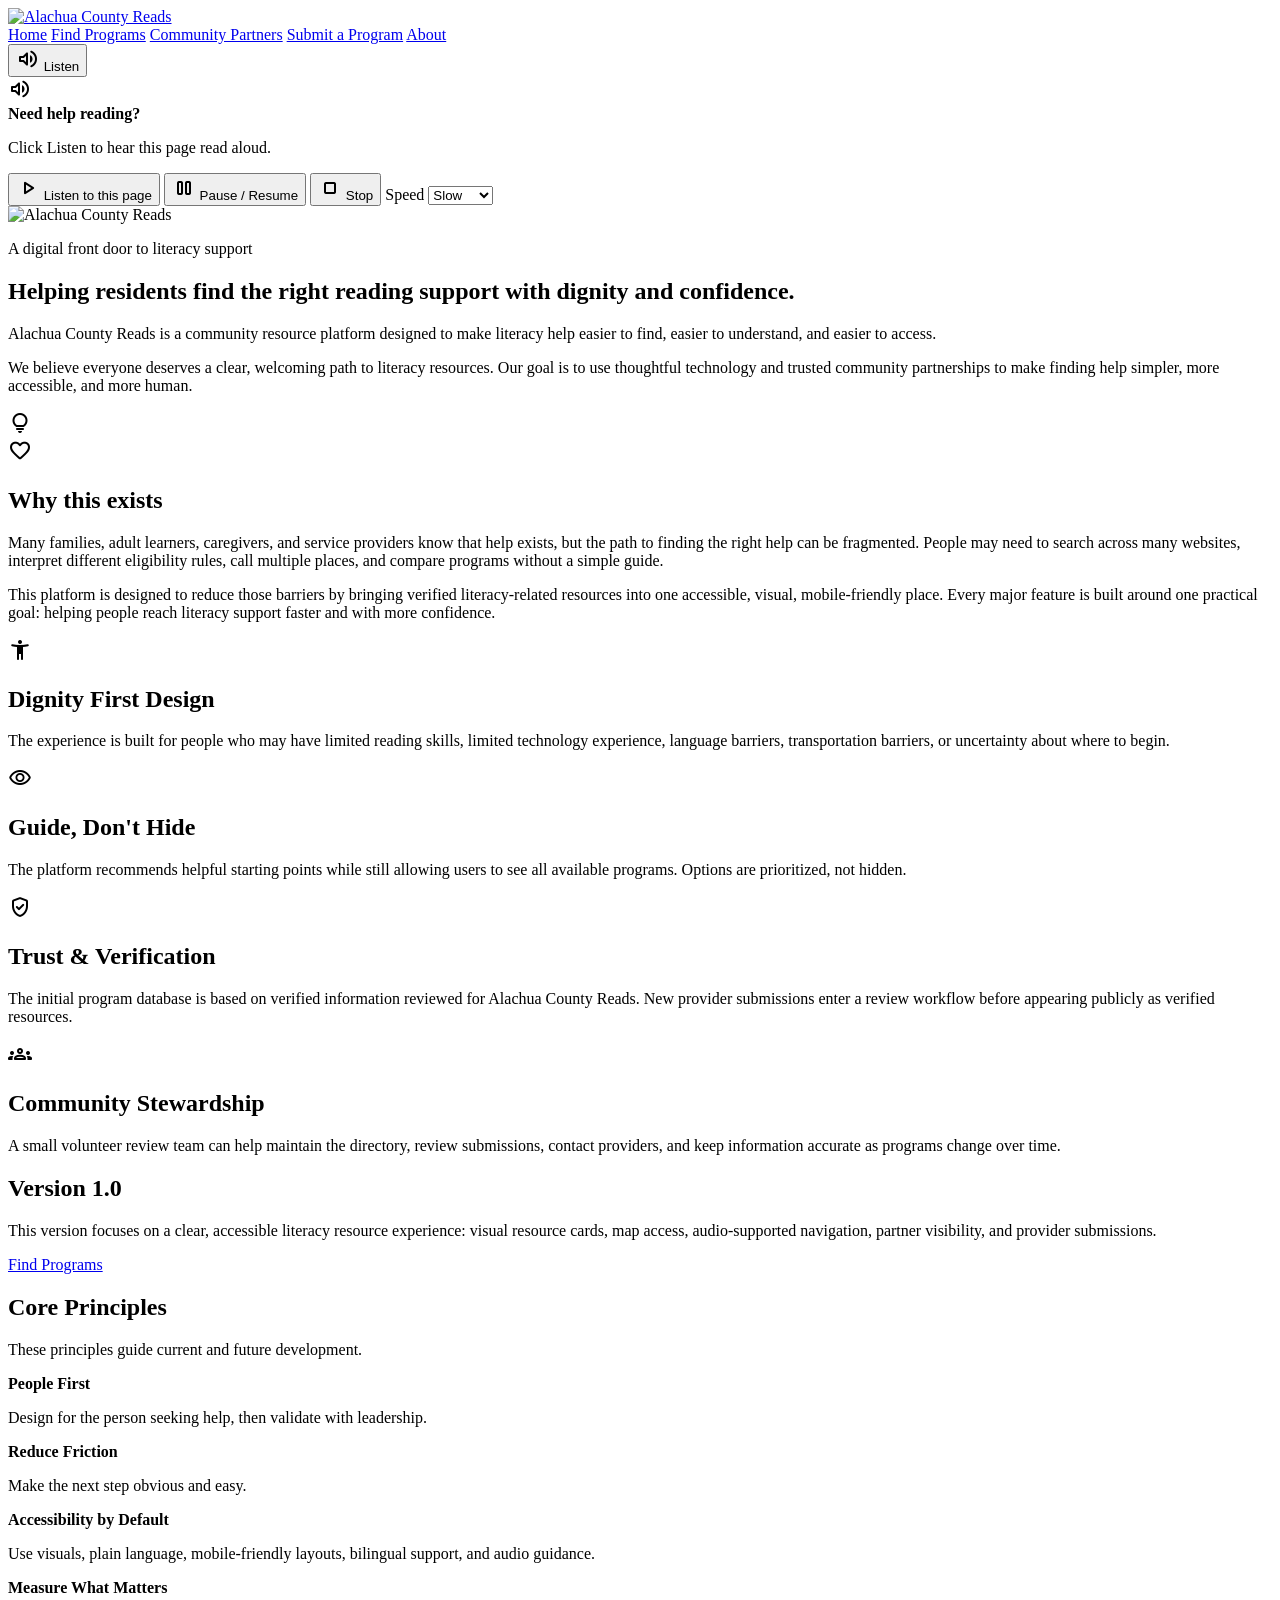
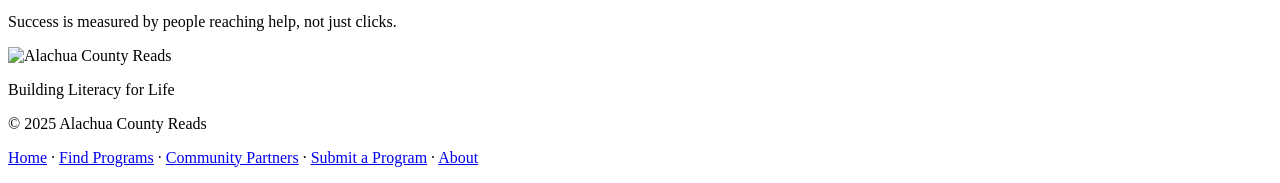
==== about.html @ 7604eb32 "Add files via upload" ====
<!DOCTYPE html>
<html lang="en">
<head>
  <meta charset="UTF-8" />
  <meta name="viewport" content="width=device-width, initial-scale=1.0" />
  <title>About Us | Alachua County Reads</title>
  <link href="https://fonts.googleapis.com/css2?family=Material+Symbols+Rounded" rel="stylesheet" />
  <link rel="icon" type="image/png" sizes="32x32" href="images/branding/favicon-32.png" />
  <link rel="icon" type="image/png" sizes="16x16" href="images/branding/favicon-16.png" />
  <link rel="shortcut icon" href="images/branding/favicon.ico" />
  <link rel="apple-touch-icon" href="images/branding/apple-touch-icon.png" />
  <link rel="stylesheet" href="css/styles.css" />
  <link rel="stylesheet" href="guide/guide.css" />
</head>
<body data-audio-title="About Alachua County Reads" data-audio-text="Alachua County Reads is a community literacy resource hub. We believe everyone deserves a clear, welcoming path to literacy resources. Our goal is to use thoughtful technology and trusted community partnerships to make finding help simpler, more accessible, and more human.">
  <header class="site-header acr-site-header">
  <a href="index.html" class="acr-logo-link" aria-label="Alachua County Reads Home">
    <img src="images/logo.png" alt="Alachua County Reads" class="site-logo" />
  </a>

  <nav class="main-nav acr-main-nav" aria-label="Main navigation">
    <a href="index.html">Home</a>
    <a href="programs.html">Find Programs</a>
    <a href="partners.html">Community Partners</a>
    <a href="submit.html">Submit a Program</a>
    <a href="about.html" class="active-nav" aria-current="page">About</a>
  </nav>

  <div class="header-actions acr-header-actions">
    <button class="listen-button" type="button" onclick="ACRAudio.speakPage()">
      <span class="material-symbols-rounded">volume_up</span>
      Listen
    </button>
  </div>
</header>
<section class="audio-guide-strip" aria-label="Audio guide">
  <div class="audio-guide-main">
    <span class="material-symbols-rounded" aria-hidden="true">volume_up</span>
    <div>
      <strong>Need help reading?</strong>
      <p>Click Listen to hear this page read aloud.</p>
    </div>
  </div>
  <div class="audio-controls" role="group" aria-label="Audio controls">
    <button type="button" class="audio-button primary-audio" onclick="ACRAudio.speakPage()">
      <span class="material-symbols-rounded" aria-hidden="true">play_arrow</span>
      Listen to this page
    </button>
    <button type="button" class="audio-button" onclick="ACRAudio.pauseOrResume()">
      <span class="material-symbols-rounded" aria-hidden="true">pause</span>
      Pause / Resume
    </button>
    <button type="button" class="audio-button" onclick="ACRAudio.stop()">
      <span class="material-symbols-rounded" aria-hidden="true">stop</span>
      Stop
    </button>
    <label class="audio-speed-label">
      Speed
      <select id="audioSpeed" onchange="ACRAudio.setSpeed(this.value)">
        <option value="0.75" selected>Slow</option>
        <option value="0.9">Normal</option>
        <option value="1.1">Fast</option>
      </select>
    </label>
  </div>
</section>


  <main class="about-page">
    <div class="about-logo-feature"><img src="images/logo.png" alt="Alachua County Reads" /></div>
    <section class="about-hero">
      <div>
        <p class="eyebrow">A digital front door to literacy support</p>
        <h1>Helping residents find the right reading support with dignity and confidence.</h1>
        <p>Alachua County Reads is a community resource platform designed to make literacy help easier to find, easier to understand, and easier to access.</p>
        <p>We believe everyone deserves a clear, welcoming path to literacy resources. Our goal is to use thoughtful technology and trusted community partnerships to make finding help simpler, more accessible, and more human.</p>
      </div>
      <div class="about-hero-icon"><span class="material-symbols-rounded">lightbulb</span></div>
    </section>

    <section class="about-grid">
      <article class="about-card large-about-card">
        <span class="material-symbols-rounded">favorite</span>
        <h2>Why this exists</h2>
        <p>Many families, adult learners, caregivers, and service providers know that help exists, but the path to finding the right help can be fragmented. People may need to search across many websites, interpret different eligibility rules, call multiple places, and compare programs without a simple guide.</p>
        <p>This platform is designed to reduce those barriers by bringing verified literacy-related resources into one accessible, visual, mobile-friendly place. Every major feature is built around one practical goal: helping people reach literacy support faster and with more confidence.</p>
      </article>

      <article class="about-card">
        <span class="material-symbols-rounded">accessibility_new</span>
        <h2>Dignity First Design</h2>
        <p>The experience is built for people who may have limited reading skills, limited technology experience, language barriers, transportation barriers, or uncertainty about where to begin.</p>
      </article>

      <article class="about-card">
        <span class="material-symbols-rounded">visibility</span>
        <h2>Guide, Don't Hide</h2>
        <p>The platform recommends helpful starting points while still allowing users to see all available programs. Options are prioritized, not hidden.</p>
      </article>

      <article class="about-card">
        <span class="material-symbols-rounded">verified_user</span>
        <h2>Trust & Verification</h2>
        <p>The initial program database is based on verified information reviewed for Alachua County Reads. New provider submissions enter a review workflow before appearing publicly as verified resources.</p>
      </article>

      <article class="about-card">
        <span class="material-symbols-rounded">groups</span>
        <h2>Community Stewardship</h2>
        <p>A small volunteer review team can help maintain the directory, review submissions, contact providers, and keep information accurate as programs change over time.</p>
      </article>
    </section>

    <section class="about-review-box">
      <div>
        <h2>Version 1.0</h2>
        <p>This version focuses on a clear, accessible literacy resource experience: visual resource cards, map access, audio-supported navigation, partner visibility, and provider submissions.</p>
      </div>
      <a href="programs.html" class="primary-button">Find Programs</a>
    </section>

    <section class="section about-principles-section">
      <div class="section-header">
        <div>
          <h2>Core Principles</h2>
          <p>These principles guide current and future development.</p>
        </div>
      </div>
      <div class="principles-grid">
        <div><strong>People First</strong><p>Design for the person seeking help, then validate with leadership.</p></div>
        <div><strong>Reduce Friction</strong><p>Make the next step obvious and easy.</p></div>
        <div><strong>Accessibility by Default</strong><p>Use visuals, plain language, mobile-friendly layouts, bilingual support, and audio guidance.</p></div>
        <div><strong>Measure What Matters</strong><p>Success is measured by people reaching help, not just clicks.</p></div>
      </div>
    </section>
  </main>

  <footer class="acr-footer">
  <img src="images/logo.png" alt="Alachua County Reads" class="footer-logo" />
  <p class="footer-tagline">Building Literacy for Life</p>
  <p>© 2025 Alachua County Reads</p>
  <p class="footer-links">
    <a href="index.html">Home</a> ·
    <a href="programs.html">Find Programs</a> ·
    <a href="partners.html">Community Partners</a> ·
    <a href="submit.html">Submit a Program</a> ·
    <a href="about.html">About</a>
  </p>
</footer>

  <script>
    function speakPageIntro() {
      if (!('speechSynthesis' in window)) return;
      window.speechSynthesis.cancel();
      const text = 'Alachua County Reads helps residents find literacy programs and reading support in one accessible place. The platform is designed with dignity, clear navigation, maps, visual cards, and audio support.';
      const utterance = new SpeechSynthesisUtterance(text);
      utterance.rate = 0.9;
      window.speechSynthesis.speak(utterance);
    }
  </script>
<script src="js/audio-accessibility.js"></script>
<script src="guide/acr-guide.js"></script>
</body>
</html>
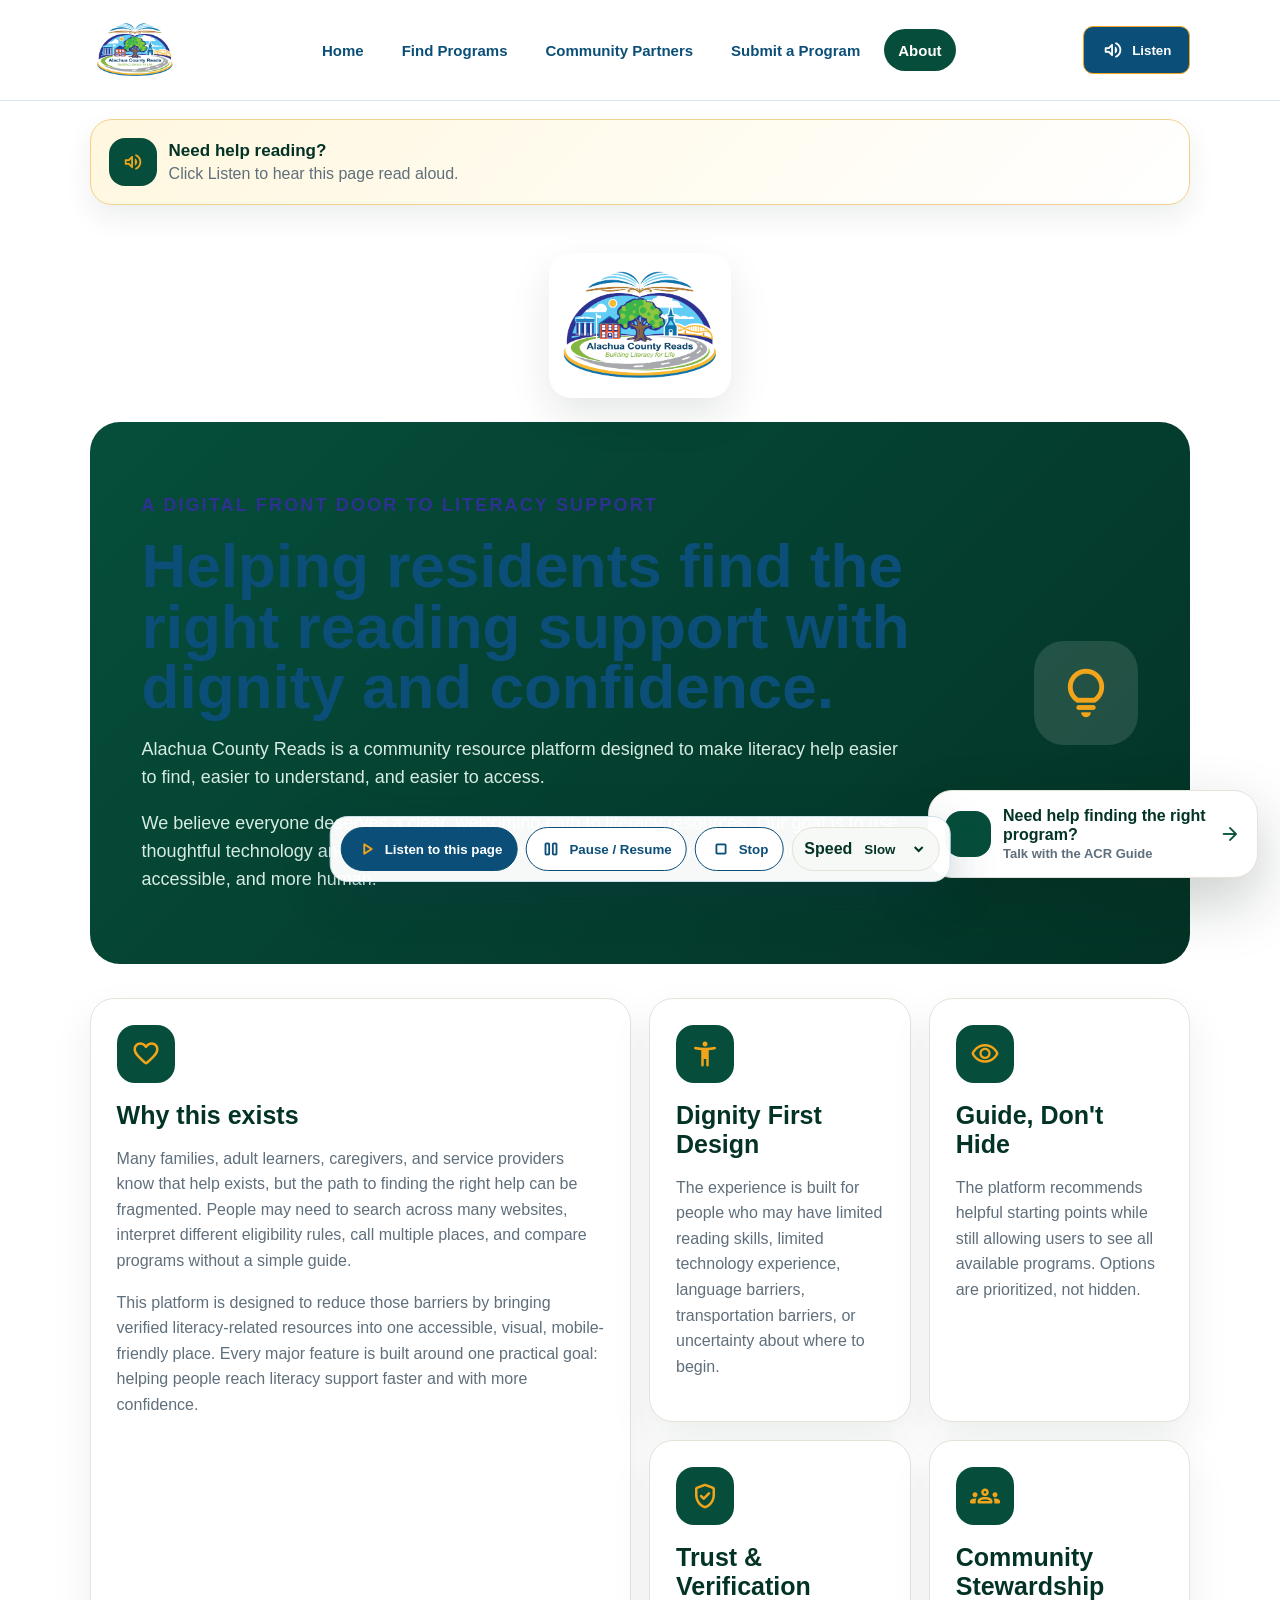
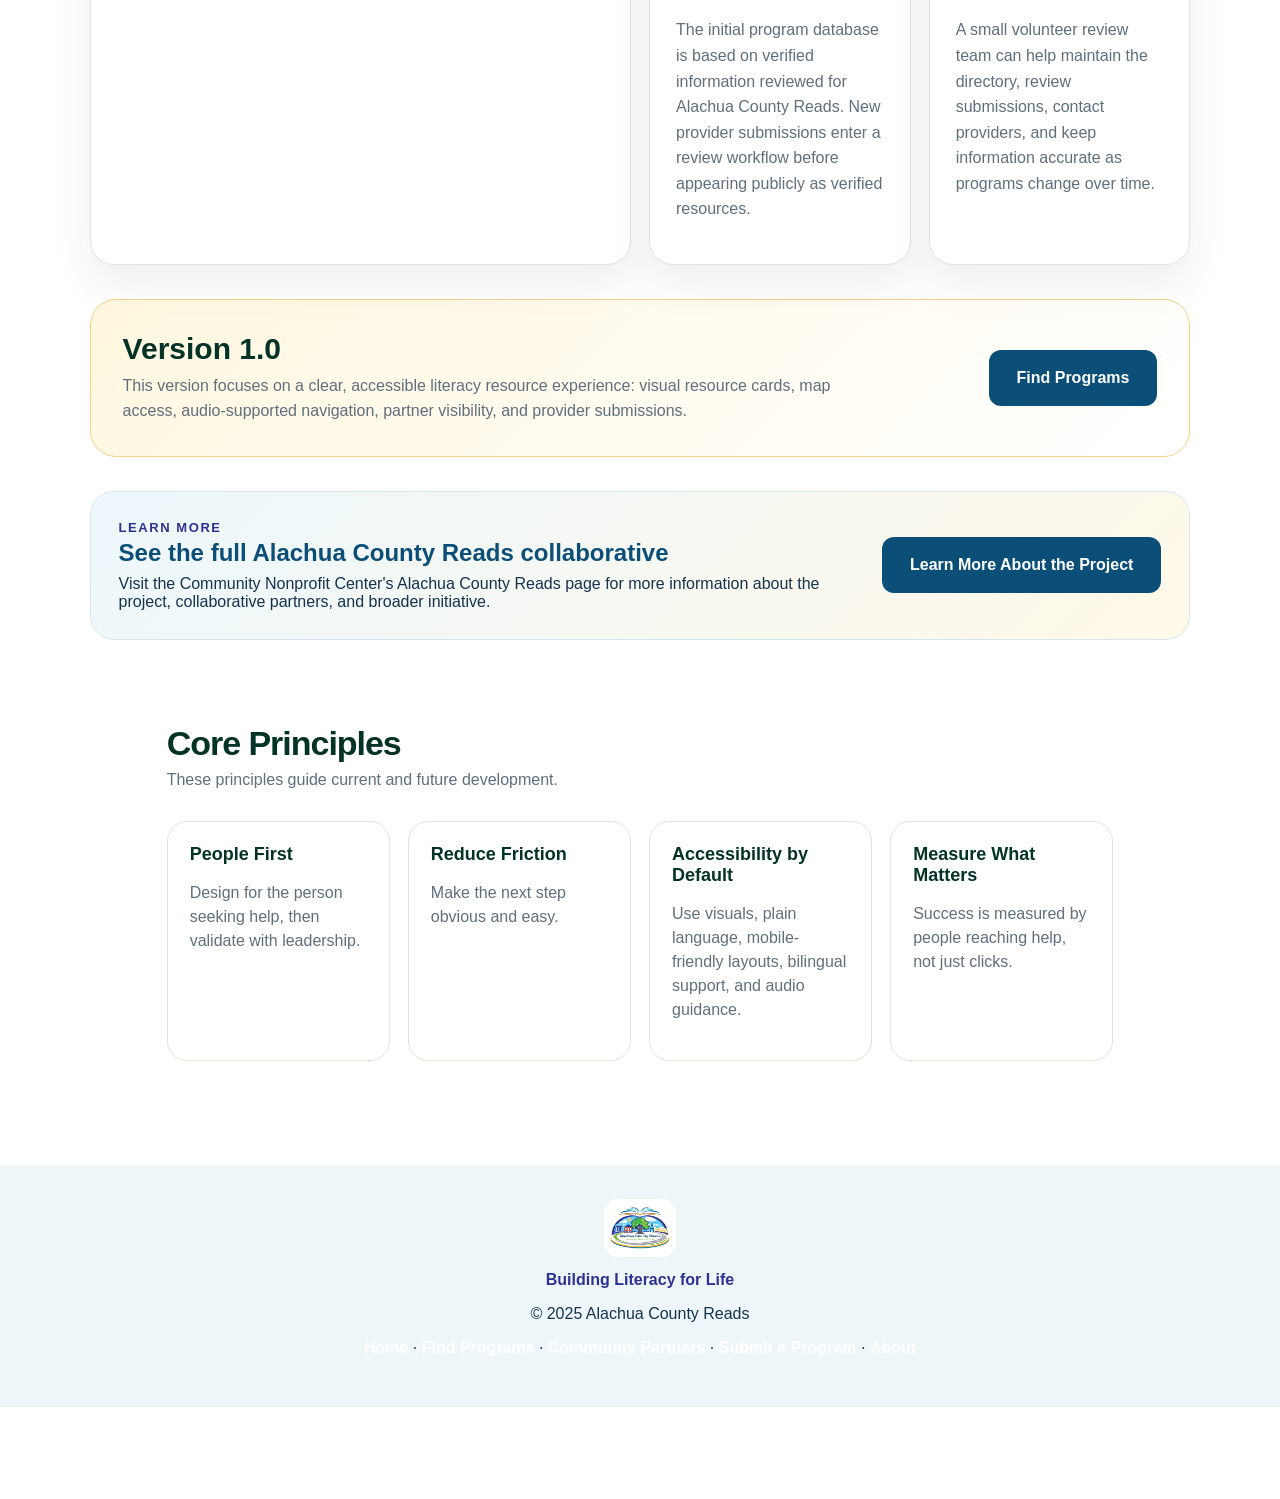
==== commit 00317b77: "Add files via upload" ====
--- a/about.html
+++ b/about.html
@@ -119,6 +119,16 @@
       <a href="programs.html" class="primary-button">Find Programs</a>
     </section>
 
+
+    <section class="about-external-link">
+      <div>
+        <p class="eyebrow">Learn more</p>
+        <h2>See the full Alachua County Reads collaborative</h2>
+        <p>Visit the Community Nonprofit Center's Alachua County Reads page for more information about the project, collaborative partners, and broader initiative.</p>
+      </div>
+      <a class="primary-button" href="https://cnencf.org/alachua-county-reads/" target="_blank" rel="noopener">Learn More About the Project</a>
+    </section>
+
     <section class="section about-principles-section">
       <div class="section-header">
         <div>
--- a/css/styles.css
+++ b/css/styles.css
@@ -0,0 +1,3686 @@
+/* RC1 POLISH & TRUST ADDITIONS
+   Add this file's contents to the bottom of css/styles.css
+   This update avoids requiring real photos/audio files tonight. */
+
+/* Fast search */
+.program-search-box {
+  display: grid;
+  grid-template-columns: 58px 1fr minmax(260px, 420px) auto;
+  gap: 16px;
+  align-items: center;
+  background: #ffffff;
+  border: 1px solid #e5e2d8;
+  border-radius: 24px;
+  padding: 18px;
+  margin-bottom: 28px;
+  box-shadow: 0 16px 36px rgba(8, 32, 24, 0.08);
+}
+
+.program-search-icon {
+  width: 58px;
+  height: 58px;
+  border-radius: 18px;
+  background: #064e3b;
+  color: #f2a51a;
+  display: grid;
+  place-items: center;
+}
+
+.program-search-icon .material-symbols-rounded {
+  color: #f2a51a;
+  font-size: 32px;
+}
+
+.program-search-copy label {
+  display: block;
+  color: #033326;
+  font-weight: 900;
+  font-size: 22px;
+  margin-bottom: 4px;
+}
+
+.program-search-copy p {
+  margin: 0;
+  color: #5f6f7c;
+  line-height: 1.35;
+}
+
+#programSearchInput {
+  width: 100%;
+  min-height: 52px;
+  border-radius: 16px;
+  border: 1px solid #d9d6cc;
+  background: #f7f9f6;
+  color: #102033;
+  padding: 0 16px;
+  font-size: 16px;
+}
+
+#programSearchInput:focus {
+  outline: 3px solid rgba(242, 165, 26, 0.26);
+  border-color: #f2a51a;
+  background: #ffffff;
+}
+
+.search-clear-button {
+  min-height: 52px;
+  border: 1px solid #e5e2d8;
+  background: #ffffff;
+  color: #064e3b;
+  border-radius: 16px;
+  font-weight: 900;
+  padding: 0 16px;
+  cursor: pointer;
+  display: inline-flex;
+  align-items: center;
+  justify-content: center;
+  gap: 7px;
+}
+
+/* Verification / trust */
+.verification-pill {
+  display: inline-flex;
+  align-items: center;
+  gap: 6px;
+  border-radius: 999px;
+  padding: 7px 11px;
+  font-size: 12px;
+  font-weight: 900;
+  margin: -4px 0 14px;
+  width: fit-content;
+}
+
+.verification-pill .material-symbols-rounded {
+  font-size: 17px;
+}
+
+.verified-source {
+  background: #eef5f1;
+  border: 1px solid #cde3d7;
+  color: #064e3b;
+}
+
+.needs-review {
+  background: #fff7df;
+  border: 1px solid #f2d18a;
+  color: #7a4a00;
+}
+
+/* Missing image fallback so board demo never shows broken image icons */
+.stat-card-image,
+.modal-profile-image,
+.community-card {
+  position: relative;
+}
+
+.stat-card-image.image-missing,
+.modal-profile-image.image-missing {
+  min-height: 170px;
+  background: linear-gradient(135deg, #064e3b, #033326);
+  display: grid;
+  place-items: center;
+}
+
+.stat-card-image.image-missing::after,
+.modal-profile-image.image-missing::after {
+  content: "Photo coming soon";
+  color: #f2a51a;
+  font-weight: 900;
+  letter-spacing: 0.02em;
+}
+
+/* Map/direct route polish */
+.card-direction-row {
+  display: grid;
+  grid-template-columns: repeat(4, 1fr);
+  gap: 8px;
+}
+
+.card-direction-row .mini-map-button {
+  min-width: 0;
+  padding-left: 6px;
+  padding-right: 6px;
+}
+
+.optional-walk-link {
+  background: #eef5f1;
+  border-color: #cde3d7;
+}
+
+.board-map-panel {
+  border-width: 2px;
+}
+
+.map-preview-note {
+  font-size: 13px;
+  line-height: 1.35;
+}
+
+/* Audio buttons should feel intentional, not secondary */
+.card-listen-button {
+  min-height: 44px;
+  border-radius: 14px;
+  border: 1px solid #064e3b;
+  background: #064e3b;
+  color: #ffffff;
+  font-weight: 900;
+  display: inline-flex;
+  align-items: center;
+  justify-content: center;
+  gap: 7px;
+  width: 100%;
+  cursor: pointer;
+  margin-top: 12px;
+}
+
+.card-listen-button .material-symbols-rounded {
+  color: #f2a51a;
+}
+
+.listen-button,
+.secondary-map-action,
+.near-me-button {
+  touch-action: manipulation;
+}
+
+/* Mobile polish */
+@media (max-width: 980px) {
+  .program-search-box {
+    grid-template-columns: 58px 1fr;
+  }
+
+  #programSearchInput,
+  .search-clear-button {
+    grid-column: 1 / -1;
+  }
+
+  .card-direction-row {
+    grid-template-columns: repeat(2, 1fr);
+  }
+}
+
+@media (max-width: 640px) {
+  .program-search-box {
+    grid-template-columns: 1fr;
+  }
+
+  .program-search-icon {
+    width: 52px;
+    height: 52px;
+  }
+
+  .program-search-copy label {
+    font-size: 20px;
+  }
+
+  .card-direction-row {
+    grid-template-columns: 1fr;
+  }
+
+  .filter-chip,
+  .quick-help-card,
+  .chooser-card,
+  .mini-map-button,
+  .card-listen-button,
+  .near-me-button {
+    min-height: 48px;
+  }
+}
+:root {
+  --green: #064e3b;
+  --green-dark: #033326;
+  --gold: #f2a51a;
+  --gold-soft: #fff1cc;
+  --blue: #173b57;
+  --cream: #faf8f2;
+  --gray: #f3f5f4;
+  --text: #102033;
+  --muted: #5f6f7c;
+  --border: #e5e2d8;
+  --white: #ffffff;
+  --shadow: 0 16px 38px rgba(8, 32, 24, 0.11);
+}
+
+* {
+  box-sizing: border-box;
+}
+
+body {
+  margin: 0;
+  font-family: Arial, Helvetica, sans-serif;
+  background: var(--cream);
+  color: var(--text);
+}
+
+a {
+  text-decoration: none;
+  color: inherit;
+}
+
+img {
+  width: 100%;
+  display: block;
+}
+
+/* HEADER */
+
+.site-header {
+  height: 84px;
+  padding: 0 7%;
+  background: var(--white);
+  display: flex;
+  align-items: center;
+  justify-content: space-between;
+  border-bottom: 1px solid var(--border);
+  position: sticky;
+  top: 0;
+  z-index: 20;
+}
+
+.logo-wrap {
+  display: flex;
+  align-items: center;
+  gap: 12px;
+}
+
+.logo-mark {
+  width: 46px;
+  height: 46px;
+  border-radius: 14px;
+  background: var(--green);
+  color: var(--gold);
+  display: grid;
+  place-items: center;
+  font-size: 24px;
+}
+
+.logo-title {
+  font-size: 22px;
+  font-weight: 800;
+  color: var(--green-dark);
+}
+
+.logo-subtitle {
+  font-size: 11px;
+  text-transform: uppercase;
+  color: var(--green);
+  letter-spacing: 0.08em;
+  font-weight: 700;
+}
+
+.main-nav {
+  display: flex;
+  gap: 28px;
+  font-size: 15px;
+  font-weight: 600;
+}
+
+.main-nav a {
+  color: var(--text);
+}
+
+.listen-button,
+.small-listen {
+  border: 1px solid var(--gold);
+  color: var(--green-dark);
+  background: var(--white);
+  padding: 12px 18px;
+  border-radius: 10px;
+  font-weight: 700;
+  cursor: pointer;
+}
+
+.back-link {
+  font-weight: 700;
+  color: var(--green);
+}
+
+/* HERO */
+
+.hero {
+  display: grid;
+  grid-template-columns: 1fr 1.15fr;
+  min-height: 440px;
+}
+
+.hero-content {
+  background: radial-gradient(circle at top left, #0d6b4f, var(--green-dark));
+  color: var(--white);
+  padding: 80px 7%;
+  display: flex;
+  flex-direction: column;
+  justify-content: center;
+}
+
+.eyebrow {
+  text-transform: uppercase;
+  color: var(--gold);
+  font-size: 13px;
+  font-weight: 800;
+  letter-spacing: 0.12em;
+  margin-bottom: 16px;
+}
+
+.hero h1 {
+  font-size: clamp(42px, 5vw, 68px);
+  line-height: 0.95;
+  margin: 0 0 24px;
+  letter-spacing: -0.04em;
+}
+
+.hero h1 span {
+  color: var(--gold);
+  font-style: italic;
+}
+
+.hero-text {
+  font-size: 20px;
+  line-height: 1.5;
+  max-width: 520px;
+  color: #d7ece3;
+}
+
+.hero-actions {
+  display: flex;
+  gap: 14px;
+  margin-top: 28px;
+}
+
+.primary-button,
+.secondary-button {
+  min-height: 56px;
+  padding: 0 28px;
+  border-radius: 12px;
+  border: none;
+  font-weight: 800;
+  font-size: 16px;
+  cursor: pointer;
+  display: inline-flex;
+  align-items: center;
+  justify-content: center;
+}
+
+.primary-button {
+  background: var(--gold);
+  color: var(--green-dark);
+}
+
+.secondary-button {
+  background: transparent;
+  color: var(--white);
+  border: 1px solid rgba(255,255,255,.5);
+}
+
+.hero-image {
+  min-height: 440px;
+}
+
+.hero-image img {
+  height: 100%;
+  object-fit: cover;
+}
+
+/* QUICK STATS */
+
+.quick-stats {
+  background: var(--white);
+  display: grid;
+  grid-template-columns: repeat(4, 1fr);
+  padding: 28px 7%;
+  border-bottom: 1px solid var(--border);
+  gap: 24px;
+}
+
+.stat-card {
+  display: flex;
+  gap: 14px;
+  align-items: center;
+}
+
+.stat-icon {
+  width: 52px;
+  height: 52px;
+  background: #e7f3ed;
+  color: var(--green);
+  display: grid;
+  place-items: center;
+  border-radius: 50%;
+  font-size: 24px;
+  flex-shrink: 0;
+}
+
+.stat-card strong {
+  display: block;
+  font-size: 17px;
+}
+
+.stat-card p {
+  margin: 4px 0 0;
+  color: var(--muted);
+  font-size: 14px;
+}
+
+/* SECTIONS */
+
+.section {
+  padding: 56px 7%;
+}
+
+.section-header {
+  display: flex;
+  justify-content: space-between;
+  align-items: center;
+  margin-bottom: 32px;
+  gap: 24px;
+}
+
+.section-header h2,
+.outside-help h2,
+.programs-hero h1 {
+  font-size: 34px;
+  margin: 0;
+  color: var(--green-dark);
+  letter-spacing: -0.03em;
+}
+
+.section-header p {
+  color: var(--muted);
+  margin: 8px 0 0;
+}
+
+/* AGE CARDS */
+
+.age-section {
+  background: var(--white);
+}
+
+.age-grid {
+  display: grid;
+  grid-template-columns: repeat(6, 1fr);
+  gap: 18px;
+}
+
+.age-card {
+  background: var(--white);
+  border: 1px solid var(--border);
+  border-radius: 18px;
+  overflow: hidden;
+  box-shadow: var(--shadow);
+  text-align: center;
+  transition: transform .2s ease, box-shadow .2s ease;
+}
+
+.age-card:hover {
+  transform: translateY(-4px);
+  box-shadow: 0 22px 45px rgba(8, 32, 24, 0.16);
+}
+
+.age-card img {
+  height: 150px;
+  object-fit: cover;
+}
+
+.age-icon {
+  width: 54px;
+  height: 54px;
+  background: var(--green);
+  color: var(--gold);
+  border-radius: 50%;
+  display: grid;
+  place-items: center;
+  font-size: 24px;
+  margin: -27px auto 10px;
+  border: 4px solid var(--white);
+  position: relative;
+}
+
+.age-card h3 {
+  margin: 0;
+  font-size: 22px;
+}
+
+.age-card p {
+  color: var(--muted);
+  margin: 8px 0 16px;
+}
+
+.age-card span {
+  display: inline-block;
+  border: 1px solid var(--gold);
+  border-radius: 20px;
+  padding: 7px 18px;
+  margin-bottom: 18px;
+  font-weight: 700;
+  color: var(--green-dark);
+}
+
+/* OUTSIDE HELP */
+
+.outside-help {
+  margin: 40px 7%;
+  background: linear-gradient(90deg, var(--gold-soft), #ffe0a3);
+  border-radius: 22px;
+  padding: 36px 48px;
+  display: flex;
+  align-items: center;
+  justify-content: space-between;
+}
+
+.outside-help p {
+  margin: 8px 0 0;
+  color: var(--muted);
+}
+
+.help-now-button {
+  background: var(--green);
+  color: var(--white);
+  padding: 18px 34px;
+  border-radius: 14px;
+  font-weight: 900;
+  text-transform: uppercase;
+}
+
+/* STEPS */
+
+.steps-grid {
+  display: grid;
+  grid-template-columns: repeat(3, 1fr);
+  gap: 22px;
+}
+
+.step-card {
+  background: var(--white);
+  border: 1px solid var(--border);
+  border-radius: 20px;
+  padding: 28px;
+  position: relative;
+  box-shadow: var(--shadow);
+}
+
+.step-number {
+  width: 36px;
+  height: 36px;
+  background: var(--green);
+  color: white;
+  border-radius: 50%;
+  display: grid;
+  place-items: center;
+  font-weight: 900;
+}
+
+.step-icon {
+  font-size: 42px;
+  margin: 22px 0;
+}
+
+.step-card h3 {
+  margin: 0;
+  font-size: 22px;
+}
+
+.step-card p {
+  color: var(--muted);
+}
+
+/* PROGRAM CARDS */
+
+.featured-grid,
+.results-grid {
+  display: grid;
+  grid-template-columns: repeat(3, 1fr);
+  gap: 22px;
+}
+
+.program-card {
+  background: var(--white);
+  border: 1px solid var(--border);
+  border-radius: 20px;
+  overflow: hidden;
+  box-shadow: var(--shadow);
+}
+
+.program-card img {
+  height: 160px;
+  object-fit: cover;
+}
+
+.program-body {
+  padding: 20px;
+}
+
+.program-body h3 {
+  margin: 0 0 14px;
+  font-size: 22px;
+  color: var(--green-dark);
+}
+
+.program-info {
+  display: grid;
+  grid-template-columns: repeat(2, 1fr);
+  gap: 10px;
+  font-size: 14px;
+  color: var(--text);
+  margin-bottom: 16px;
+}
+
+.tag-row {
+  display: flex;
+  flex-wrap: wrap;
+  gap: 8px;
+  margin-bottom: 18px;
+}
+
+.tag-row span {
+  background: #eef5f1;
+  color: var(--green);
+  padding: 7px 10px;
+  border-radius: 20px;
+  font-size: 13px;
+  font-weight: 700;
+}
+
+.program-actions {
+  display: grid;
+  grid-template-columns: 1fr 1fr;
+  gap: 10px;
+}
+
+.program-actions button,
+.program-actions a {
+  border-radius: 10px;
+  min-height: 44px;
+  font-weight: 800;
+  cursor: pointer;
+  display: grid;
+  place-items: center;
+}
+
+.program-actions button {
+  border: 1px solid var(--green);
+  background: white;
+  color: var(--green);
+}
+
+.program-actions a {
+  background: var(--green);
+  color: white;
+}
+
+/* PARTNERS */
+
+.partners {
+  padding: 36px 7%;
+  background: var(--white);
+  border-top: 1px solid var(--border);
+  text-align: center;
+}
+
+.partners p {
+  color: var(--muted);
+  margin-bottom: 18px;
+}
+
+.partners div {
+  display: flex;
+  justify-content: center;
+  gap: 28px;
+  flex-wrap: wrap;
+  font-weight: 800;
+  color: var(--green-dark);
+}
+
+/* AUDIO BAR */
+
+.audio-bar {
+  position: sticky;
+  bottom: 0;
+  background: var(--green-dark);
+  color: white;
+  padding: 16px 7%;
+  display: flex;
+  align-items: center;
+  gap: 16px;
+  z-index: 30;
+}
+
+.audio-bar p {
+  margin: 2px 0 0;
+  color: #cfe6dc;
+}
+
+.audio-bar button {
+  margin-left: auto;
+  width: 52px;
+  height: 52px;
+  border-radius: 50%;
+  border: none;
+  background: var(--gold);
+  color: var(--green-dark);
+  font-size: 20px;
+  cursor: pointer;
+}
+
+/* PROGRAMS PAGE */
+
+.programs-page {
+  padding: 48px 7%;
+}
+
+.programs-hero {
+  background: var(--green);
+  color: white;
+  border-radius: 26px;
+  padding: 48px;
+  margin-bottom: 30px;
+}
+
+.programs-hero h1 {
+  color: white;
+}
+
+.programs-hero p {
+  color: #d8eee5;
+}
+
+.visual-filters {
+  display: flex;
+  flex-wrap: wrap;
+  gap: 12px;
+  margin-bottom: 34px;
+}
+
+.visual-filters button {
+  border: 1px solid var(--border);
+  background: white;
+  border-radius: 999px;
+  padding: 13px 18px;
+  font-weight: 800;
+  cursor: pointer;
+}
+
+.visual-filters button:hover {
+  background: var(--green);
+  color: white;
+}
+
+footer {
+  background: #02251c;
+  color: #cfe6dc;
+  padding: 24px 7%;
+  display: flex;
+  justify-content: space-between;
+  gap: 20px;
+}
+
+/* RESPONSIVE */
+
+@media (max-width: 1100px) {
+  .age-grid {
+    grid-template-columns: repeat(3, 1fr);
+  }
+
+  .featured-grid,
+  .results-grid {
+    grid-template-columns: repeat(2, 1fr);
+  }
+
+  .quick-stats {
+    grid-template-columns: repeat(2, 1fr);
+  }
+}
+
+@media (max-width: 800px) {
+  .site-header {
+    height: auto;
+    padding: 18px 5%;
+    flex-wrap: wrap;
+    gap: 16px;
+  }
+
+  .main-nav {
+    display: none;
+  }
+
+  .hero {
+    grid-template-columns: 1fr;
+  }
+
+  .hero-content {
+    padding: 56px 5%;
+  }
+
+  .hero-image {
+    min-height: 260px;
+  }
+
+  .quick-stats,
+  .age-grid,
+  .steps-grid,
+  .featured-grid,
+  .results-grid {
+    grid-template-columns: 1fr;
+  }
+
+  .outside-help {
+    margin: 28px 5%;
+    flex-direction: column;
+    align-items: flex-start;
+    gap: 20px;
+  }
+
+  .section,
+  .programs-page {
+    padding: 40px 5%;
+  }
+
+  footer {
+    flex-direction: column;
+  }
+}
+.material-symbols-rounded {
+  font-variation-settings:
+    'FILL' 0,
+    'wght' 400,
+    'GRAD' 0,
+    'opsz' 24;
+  font-size: 20px;
+  vertical-align: middle;
+}
+/* FIX MATERIAL ICON ALIGNMENT */
+
+.material-symbols-rounded {
+  font-size: 22px;
+  line-height: 1;
+  vertical-align: middle;
+  display: inline-flex;
+  align-items: center;
+  justify-content: center;
+}
+
+/* Prevent old age-card span styling from affecting icons */
+.age-card .material-symbols-rounded {
+  border: none;
+  padding: 0;
+  margin: 0;
+}
+
+/* Age circle icon */
+.age-icon {
+  display: grid;
+  place-items: center;
+}
+
+.age-icon .material-symbols-rounded {
+  font-size: 30px;
+  color: #f2a51a;
+}
+
+/* Listen pill inside age cards */
+.age-listen {
+  display: inline-flex !important;
+  align-items: center;
+  justify-content: center;
+  gap: 6px;
+  border: 1px solid #f2a51a;
+  border-radius: 20px;
+  padding: 7px 18px;
+  margin-bottom: 18px;
+  font-weight: 700;
+  color: #033326;
+}
+
+.age-listen .material-symbols-rounded {
+  font-size: 18px;
+  color: #033326;
+  border: none;
+  padding: 0;
+  margin: 0;
+}
+
+/* Header and button icon alignment */
+.listen-button,
+.small-listen,
+.secondary-button {
+  display: inline-flex;
+  align-items: center;
+  gap: 8px;
+}
+
+/* Program info icon alignment */
+.program-info span {
+  display: flex;
+  align-items: center;
+  gap: 6px;
+}
+
+.program-info .material-symbols-rounded {
+  font-size: 19px;
+  color: #064e3b;
+}
+/* PROGRAM DETAIL MODAL FIX */
+
+.hidden {
+  display: none !important;
+}
+
+.modal {
+  position: fixed;
+  top: 0;
+  left: 0;
+  width: 100%;
+  height: 100%;
+  background: rgba(2, 37, 28, 0.72);
+  display: flex;
+  align-items: center;
+  justify-content: center;
+  z-index: 9999;
+  padding: 24px;
+}
+
+.modal-content {
+  background: #ffffff;
+  width: 100%;
+  max-width: 560px;
+  border-radius: 24px;
+  padding: 32px;
+  box-shadow: 0 28px 70px rgba(0,0,0,0.28);
+  position: relative;
+}
+
+.close-btn {
+  position: absolute;
+  top: 18px;
+  right: 18px;
+  width: 38px;
+  height: 38px;
+  border-radius: 50%;
+  border: none;
+  background: #f3f5f4;
+  color: #033326;
+  font-size: 18px;
+  cursor: pointer;
+}
+
+#modalBody h2 {
+  margin-top: 0;
+  color: #033326;
+  font-size: 30px;
+}
+
+#modalBody p {
+  display: flex;
+  align-items: center;
+  gap: 8px;
+  font-size: 17px;
+  color: #102033;
+}
+
+#modalBody h4 {
+  margin-top: 24px;
+  color: #064e3b;
+}
+
+#modalBody button,
+#modalBody a {
+  border-radius: 12px;
+  min-height: 46px;
+  padding: 0 20px;
+  font-weight: 800;
+  display: inline-flex;
+  align-items: center;
+  justify-content: center;
+  text-decoration: none;
+}
+
+#modalBody button {
+  background: white;
+  border: 1px solid #064e3b;
+  color: #064e3b;
+}
+
+#modalBody a {
+  background: #064e3b;
+  color: white;
+}
+
+.program-card {
+  cursor: pointer;
+}
+/* FILTER CHIP SYSTEM */
+
+.filter-bar {
+  display: flex;
+  flex-wrap: wrap;
+  gap: 12px;
+  margin-bottom: 30px;
+}
+
+.filter-chip {
+  display: inline-flex;
+  align-items: center;
+  gap: 8px;
+  padding: 12px 18px;
+  border-radius: 999px;
+  border: 1px solid #e5e2d8;
+  background: white;
+  font-weight: 700;
+  cursor: pointer;
+  transition: all 0.2s ease;
+}
+
+.filter-chip .material-symbols-rounded {
+  font-size: 20px;
+}
+
+.filter-chip:hover {
+  background: #064e3b;
+  color: white;
+}
+
+.filter-chip.active {
+  background: #064e3b;
+  color: white;
+  border-color: #064e3b;
+}
+/* PROFESSIONAL STAT PROGRAM CARDS */
+
+.stat-program-card {
+  overflow: hidden;
+  border-radius: 24px;
+  background: #ffffff;
+  border: 1px solid #e5e2d8;
+  box-shadow: 0 18px 42px rgba(8, 32, 24, 0.11);
+  transition: transform 0.2s ease, box-shadow 0.2s ease;
+}
+
+.stat-program-card:hover {
+  transform: translateY(-5px);
+  box-shadow: 0 26px 58px rgba(8, 32, 24, 0.18);
+}
+
+.stat-card-image {
+  height: 170px;
+  overflow: hidden;
+  background: #eef5f1;
+}
+
+.stat-card-image img {
+  width: 100%;
+  height: 100%;
+  object-fit: cover;
+}
+
+.program-card-top {
+  display: flex;
+  align-items: flex-start;
+  justify-content: space-between;
+  gap: 12px;
+  margin-bottom: 18px;
+}
+
+.program-card-top h3 {
+  margin: 0;
+  line-height: 1.1;
+}
+
+.program-status {
+  background: #e7f3ed;
+  color: #064e3b;
+  border: 1px solid #c9e4d7;
+  border-radius: 999px;
+  padding: 5px 10px;
+  font-size: 12px;
+  font-weight: 800;
+  white-space: nowrap;
+}
+
+.stat-grid {
+  display: grid;
+  grid-template-columns: 1fr 1fr;
+  gap: 10px;
+}
+
+.stat-badge {
+  background: #f7f9f6;
+  border: 1px solid #e5e2d8;
+  border-radius: 16px;
+  padding: 12px;
+  display: flex;
+  align-items: center;
+  gap: 10px;
+  min-height: 76px;
+}
+
+.stat-badge .material-symbols-rounded {
+  width: 36px;
+  height: 36px;
+  min-width: 36px;
+  border-radius: 12px;
+  background: #064e3b;
+  color: #f2a51a;
+  display: inline-flex;
+  align-items: center;
+  justify-content: center;
+  font-size: 21px;
+}
+
+.stat-badge small {
+  display: block;
+  color: #5f6f7c;
+  font-size: 11px;
+  font-weight: 800;
+  text-transform: uppercase;
+  letter-spacing: 0.04em;
+  margin-bottom: 3px;
+}
+
+.stat-badge strong {
+  display: block;
+  color: #102033;
+  font-size: 14px;
+  line-height: 1.2;
+}
+
+.support-section {
+  margin-top: 18px;
+}
+
+.support-section > small {
+  display: block;
+  color: #5f6f7c;
+  font-size: 11px;
+  font-weight: 800;
+  text-transform: uppercase;
+  letter-spacing: 0.04em;
+  margin-bottom: 8px;
+}
+
+.card-action-row {
+  margin-top: 18px;
+  padding-top: 14px;
+  border-top: 1px solid #e5e2d8;
+  display: flex;
+  align-items: center;
+  justify-content: space-between;
+  color: #064e3b;
+  font-weight: 900;
+  font-size: 14px;
+}
+
+.card-action-row .material-symbols-rounded {
+  color: #064e3b;
+  font-size: 22px;
+}
+
+@media (max-width: 700px) {
+  .stat-grid {
+    grid-template-columns: 1fr;
+  }
+}
+/* FIX STAT CARD OVERFLOW */
+
+.program-card,
+.stat-program-card,
+.program-body,
+.stat-grid,
+.stat-badge {
+  min-width: 0;
+}
+
+.stat-badge {
+  overflow: hidden;
+}
+
+.stat-badge div {
+  min-width: 0;
+}
+
+.stat-badge strong {
+  word-break: break-word;
+  overflow-wrap: anywhere;
+}
+
+.results-grid {
+  align-items: stretch;
+}
+
+.program-card-top {
+  min-width: 0;
+}
+
+.program-card-top h3 {
+  min-width: 0;
+  overflow-wrap: anywhere;
+}
+/* VISUAL SUPPORT BADGES */
+
+.support-badge-row {
+  display: flex;
+  flex-wrap: wrap;
+  gap: 8px;
+}
+
+.support-badge {
+  display: inline-flex;
+  align-items: center;
+  gap: 7px;
+  background: #eef5f1;
+  color: #064e3b;
+  border: 1px solid #cde3d7;
+  border-radius: 999px;
+  padding: 8px 11px;
+  font-size: 13px;
+  font-weight: 800;
+  line-height: 1;
+}
+
+.support-badge .material-symbols-rounded {
+  width: 24px;
+  height: 24px;
+  min-width: 24px;
+  border-radius: 50%;
+  background: #064e3b;
+  color: #f2a51a;
+  display: inline-flex;
+  align-items: center;
+  justify-content: center;
+  font-size: 15px;
+}
+
+.modal-support {
+  margin-top: 10px;
+}
+/* UPGRADED PROGRAM DETAIL MODAL */
+
+.modal-content {
+  max-width: 850px;
+  padding: 0;
+  overflow: hidden;
+}
+
+.modal-profile {
+  display: grid;
+  grid-template-columns: 300px 1fr;
+  background: white;
+}
+
+.modal-profile-image {
+  min-height: 100%;
+  background: #eef5f1;
+}
+
+.modal-profile-image img {
+  width: 100%;
+  height: 100%;
+  object-fit: cover;
+}
+
+.modal-profile-content {
+  padding: 34px;
+}
+
+.modal-status {
+  display: inline-block;
+  margin-bottom: 12px;
+}
+
+.modal-profile-content h2 {
+  margin: 0 0 22px;
+  color: #033326;
+  font-size: 34px;
+  line-height: 1.05;
+}
+
+.modal-stat-grid {
+  display: grid;
+  grid-template-columns: repeat(2, 1fr);
+  gap: 12px;
+  margin-bottom: 18px;
+}
+
+.modal-stat-grid div {
+  background: #f7f9f6;
+  border: 1px solid #e5e2d8;
+  border-radius: 16px;
+  padding: 14px;
+  display: grid;
+  gap: 4px;
+}
+
+.modal-stat-grid .material-symbols-rounded {
+  width: 36px;
+  height: 36px;
+  border-radius: 12px;
+  background: #064e3b;
+  color: #f2a51a;
+  display: inline-flex;
+  align-items: center;
+  justify-content: center;
+  font-size: 21px;
+  margin-bottom: 4px;
+}
+
+.modal-stat-grid strong {
+  font-size: 15px;
+  color: #102033;
+}
+
+.modal-stat-grid small {
+  color: #5f6f7c;
+  font-size: 11px;
+  font-weight: 800;
+  text-transform: uppercase;
+  letter-spacing: 0.04em;
+}
+
+.modal-address {
+  display: flex;
+  align-items: center;
+  gap: 8px;
+  background: #fff7df;
+  border: 1px solid #f2a51a;
+  border-radius: 14px;
+  padding: 12px 14px;
+  color: #064e3b;
+  font-weight: 800;
+  margin: 8px 0 20px;
+}
+
+.modal-section-block {
+  margin-top: 18px;
+}
+
+.modal-section-block h4 {
+  margin: 0 0 7px;
+  color: #064e3b;
+  font-size: 15px;
+}
+
+.modal-section-block p {
+  margin: 0;
+  color: #102033;
+  line-height: 1.55;
+  display: block !important;
+}
+
+.modal-actions {
+  display: flex;
+  flex-wrap: wrap;
+  gap: 10px;
+  margin-top: 26px;
+}
+
+.modal-action {
+  min-height: 48px;
+  border-radius: 12px;
+  padding: 0 18px;
+  border: none;
+  font-weight: 900;
+  cursor: pointer;
+  text-decoration: none;
+  display: inline-flex !important;
+  align-items: center;
+  justify-content: center;
+  gap: 8px;
+}
+
+.call-action {
+  background: white;
+  color: #064e3b;
+  border: 1px solid #064e3b;
+}
+
+.website-action {
+  background: #064e3b;
+  color: white;
+}
+
+.map-action {
+  background: #fff7df;
+  color: #064e3b;
+  border: 1px solid #f2a51a;
+}
+
+@media (max-width: 760px) {
+  .modal-profile {
+    grid-template-columns: 1fr;
+  }
+
+  .modal-profile-image {
+    height: 220px;
+  }
+
+  .modal-stat-grid {
+    grid-template-columns: 1fr;
+  }
+
+  .modal-profile-content {
+    padding: 24px;
+  }
+}
+/* QUICK HELP SELECTOR */
+
+.quick-help-section {
+  margin-bottom: 36px;
+}
+
+.quick-help-grid {
+  display: grid;
+  grid-template-columns: repeat(auto-fit, minmax(180px, 1fr));
+  gap: 14px;
+  margin-top: 18px;
+}
+
+.quick-help-card {
+  min-height: 120px;
+  border-radius: 22px;
+  border: 1px solid #e5e2d8;
+  background: white;
+  cursor: pointer;
+  transition: all 0.2s ease;
+  padding: 18px;
+  text-align: left;
+
+  display: flex;
+  flex-direction: column;
+  justify-content: center;
+  gap: 14px;
+
+  box-shadow: 0 10px 28px rgba(8, 32, 24, 0.06);
+}
+
+.quick-help-card:hover {
+  transform: translateY(-4px);
+  box-shadow: 0 18px 38px rgba(8, 32, 24, 0.12);
+}
+
+.quick-help-card .material-symbols-rounded {
+  width: 54px;
+  height: 54px;
+  border-radius: 18px;
+  background: #064e3b;
+  color: #f2a51a;
+
+  display: inline-flex;
+  align-items: center;
+  justify-content: center;
+
+  font-size: 28px;
+}
+
+.quick-help-card strong {
+  font-size: 16px;
+  color: #102033;
+  line-height: 1.2;
+}
+
+.active-help {
+  background: #064e3b;
+  border-color: #064e3b;
+}
+
+.active-help strong {
+  color: white;
+}
+
+.active-help .material-symbols-rounded {
+  background: rgba(255,255,255,0.14);
+  color: #f2a51a;
+}
+/* GUIDED CHOOSER + RECOMMENDATION MODAL */
+
+.chooser-box {
+  background: #ffffff;
+  border: 1px solid #e5e2d8;
+  border-radius: 26px;
+  padding: 28px;
+  margin-bottom: 34px;
+  box-shadow: 0 18px 42px rgba(8, 32, 24, 0.08);
+}
+
+.chooser-header {
+  display: flex;
+  align-items: center;
+  justify-content: space-between;
+  gap: 22px;
+  margin-bottom: 20px;
+}
+
+.chooser-header h2 {
+  margin: 0 0 6px;
+  color: #033326;
+  font-size: 30px;
+}
+
+.chooser-header p {
+  margin: 0;
+  color: #5f6f7c;
+}
+
+.chooser-icon {
+  width: 64px;
+  height: 64px;
+  border-radius: 20px;
+  background: #064e3b;
+  color: #f2a51a;
+  display: grid;
+  place-items: center;
+  flex-shrink: 0;
+}
+
+.chooser-icon .material-symbols-rounded {
+  color: #f2a51a;
+  font-size: 32px;
+}
+
+.chooser-grid {
+  display: grid;
+  grid-template-columns: repeat(auto-fit, minmax(190px, 1fr));
+  gap: 14px;
+}
+
+.chooser-card {
+  min-height: 112px;
+  border-radius: 22px;
+  border: 1px solid #e5e2d8;
+  background: #f7f9f6;
+  cursor: pointer;
+  padding: 18px;
+  text-align: left;
+  display: flex;
+  flex-direction: column;
+  justify-content: center;
+  gap: 14px;
+  transition: all 0.2s ease;
+}
+
+.chooser-card:hover {
+  background: #064e3b;
+  transform: translateY(-3px);
+  box-shadow: 0 18px 38px rgba(8, 32, 24, 0.16);
+}
+
+.chooser-card .material-symbols-rounded {
+  width: 52px;
+  height: 52px;
+  border-radius: 17px;
+  background: #064e3b;
+  color: #f2a51a;
+  display: inline-flex;
+  align-items: center;
+  justify-content: center;
+  font-size: 28px;
+}
+
+.chooser-card strong {
+  color: #102033;
+  font-size: 16px;
+  line-height: 1.25;
+}
+
+.chooser-card:hover strong {
+  color: white;
+}
+
+.chooser-card:hover .material-symbols-rounded {
+  background: rgba(255,255,255,0.14);
+}
+
+.important-choice {
+  background: #fff7df;
+  border-color: #f2d18a;
+}
+
+.recommendation-modal-content {
+  max-width: 760px;
+  padding: 34px;
+}
+
+.recommendation-header {
+  display: flex;
+  gap: 18px;
+  align-items: flex-start;
+  margin-bottom: 24px;
+}
+
+.recommendation-icon {
+  width: 64px;
+  height: 64px;
+  border-radius: 20px;
+  background: #064e3b;
+  color: #f2a51a;
+  display: grid;
+  place-items: center;
+  flex-shrink: 0;
+}
+
+.recommendation-icon .material-symbols-rounded {
+  color: #f2a51a;
+  font-size: 32px;
+}
+
+.recommendation-header h2 {
+  margin: 0 0 8px;
+  color: #033326;
+  font-size: 32px;
+}
+
+.recommendation-header p {
+  margin: 0;
+  color: #5f6f7c;
+  line-height: 1.5;
+}
+
+.recommendation-list {
+  display: grid;
+  gap: 12px;
+}
+
+.recommendation-program {
+  display: grid;
+  grid-template-columns: 52px 1fr auto;
+  gap: 14px;
+  align-items: center;
+  background: #f7f9f6;
+  border: 1px solid #e5e2d8;
+  border-radius: 18px;
+  padding: 14px;
+}
+
+.recommendation-program-icon {
+  width: 52px;
+  height: 52px;
+  border-radius: 16px;
+  background: #064e3b;
+  display: grid;
+  place-items: center;
+}
+
+.recommendation-program-icon .material-symbols-rounded {
+  color: #f2a51a;
+  font-size: 26px;
+}
+
+.recommendation-program strong {
+  color: #033326;
+  font-size: 17px;
+}
+
+.recommendation-program p {
+  margin: 4px 0 0;
+  color: #5f6f7c;
+  line-height: 1.4;
+}
+
+.recommendation-program button {
+  border: none;
+  border-radius: 12px;
+  background: #064e3b;
+  color: white;
+  font-weight: 900;
+  min-height: 44px;
+  padding: 0 18px;
+  cursor: pointer;
+}
+
+.recommendation-actions {
+  display: flex;
+  justify-content: flex-end;
+  gap: 10px;
+  margin-top: 24px;
+}
+
+.recommendation-actions button {
+  min-height: 48px;
+  border-radius: 12px;
+  border: 1px solid #064e3b;
+  background: white;
+  color: #064e3b;
+  font-weight: 900;
+  padding: 0 18px;
+  cursor: pointer;
+}
+
+.recommendation-actions .primary-rec-action {
+  background: #064e3b;
+  color: white;
+}
+
+@media (max-width: 700px) {
+  .chooser-header,
+  .recommendation-header {
+    flex-direction: column;
+  }
+
+  .recommendation-program {
+    grid-template-columns: 1fr;
+  }
+
+  .recommendation-actions {
+    flex-direction: column;
+  }
+}
+/* LANGUAGE TOGGLE */
+
+.header-actions {
+  display: flex;
+  align-items: center;
+  gap: 8px;
+}
+
+.language-toggle {
+  min-width: 44px;
+  height: 40px;
+  border-radius: 999px;
+  border: 1px solid #e5e2d8;
+  background: white;
+  color: #064e3b;
+  font-weight: 900;
+  cursor: pointer;
+}
+
+.language-toggle.active-lang {
+  background: #064e3b;
+  color: white;
+  border-color: #064e3b;
+}
+
+@media (max-width: 800px) {
+  .header-actions {
+    width: 100%;
+    justify-content: flex-start;
+    flex-wrap: wrap;
+  }
+}
+/* FLOATING SMART ASSISTANT */
+
+.floating-assistant-button {
+  position: fixed;
+  right: 24px;
+  bottom: 24px;
+  z-index: 9000;
+  min-height: 58px;
+  border: none;
+  border-radius: 999px;
+  background: #064e3b;
+  color: white;
+  padding: 0 20px;
+  font-weight: 900;
+  cursor: pointer;
+  box-shadow: 0 18px 42px rgba(8, 32, 24, 0.24);
+  display: inline-flex;
+  align-items: center;
+  gap: 8px;
+}
+
+.floating-assistant-button .material-symbols-rounded {
+  color: #f2a51a;
+  font-size: 26px;
+}
+
+.assistant-panel {
+  position: fixed;
+  right: 24px;
+  bottom: 94px;
+  z-index: 9000;
+  width: 340px;
+  max-width: calc(100vw - 32px);
+  background: white;
+  border: 1px solid #e5e2d8;
+  border-radius: 24px;
+  box-shadow: 0 24px 70px rgba(8, 32, 24, 0.22);
+  overflow: hidden;
+}
+
+.assistant-header {
+  background: #064e3b;
+  color: white;
+  padding: 18px;
+  display: flex;
+  justify-content: space-between;
+  gap: 12px;
+}
+
+.assistant-header strong {
+  display: block;
+  font-size: 18px;
+}
+
+.assistant-header p {
+  margin: 4px 0 0;
+  color: #d7ece3;
+  font-size: 13px;
+}
+
+.assistant-header button {
+  width: 34px;
+  height: 34px;
+  border-radius: 50%;
+  border: none;
+  background: rgba(255,255,255,0.15);
+  color: white;
+  cursor: pointer;
+}
+
+.assistant-options {
+  display: grid;
+  gap: 8px;
+  padding: 14px;
+}
+
+.assistant-options button {
+  min-height: 52px;
+  border-radius: 16px;
+  border: 1px solid #e5e2d8;
+  background: #f7f9f6;
+  color: #102033;
+  font-weight: 800;
+  cursor: pointer;
+  display: flex;
+  align-items: center;
+  gap: 10px;
+  padding: 0 14px;
+  text-align: left;
+}
+
+.assistant-options button:hover {
+  background: #fff7df;
+  border-color: #f2a51a;
+}
+
+.assistant-options .material-symbols-rounded {
+  color: #064e3b;
+}
+
+@media (max-width: 700px) {
+  .floating-assistant-button {
+    right: 16px;
+    bottom: 16px;
+  }
+
+  .assistant-panel {
+    right: 16px;
+    bottom: 86px;
+  }
+}
+/* PROVIDER SUBMISSION PAGE */
+
+.submit-page {
+  padding: 48px 7%;
+}
+
+.submit-hero {
+  background: linear-gradient(135deg, #064e3b, #033326);
+  color: white;
+  border-radius: 28px;
+  padding: 48px;
+  margin-bottom: 34px;
+  display: flex;
+  align-items: center;
+  justify-content: space-between;
+  gap: 24px;
+}
+
+.submit-hero h1 {
+  margin: 0 0 14px;
+  font-size: clamp(38px, 5vw, 60px);
+  line-height: 0.95;
+}
+
+.submit-hero p {
+  color: #d7ece3;
+  font-size: 18px;
+  max-width: 680px;
+  line-height: 1.5;
+}
+
+.submit-hero-icon {
+  width: 96px;
+  height: 96px;
+  border-radius: 28px;
+  background: rgba(255,255,255,0.12);
+  display: grid;
+  place-items: center;
+  flex-shrink: 0;
+}
+
+.submit-hero-icon .material-symbols-rounded {
+  color: #f2a51a;
+  font-size: 52px;
+}
+
+.submit-layout {
+  display: grid;
+  grid-template-columns: 340px 1fr;
+  gap: 28px;
+  align-items: start;
+}
+
+.submit-info-card,
+.provider-form-card {
+  background: white;
+  border: 1px solid #e5e2d8;
+  border-radius: 24px;
+  padding: 28px;
+  box-shadow: 0 18px 42px rgba(8, 32, 24, 0.08);
+}
+
+.submit-info-card {
+  position: sticky;
+  top: 104px;
+}
+
+.submit-info-card h2,
+.provider-form-card h2 {
+  margin: 0 0 18px;
+  color: #033326;
+  font-size: 28px;
+}
+
+.submit-info-item {
+  display: flex;
+  gap: 12px;
+  padding: 16px 0;
+  border-top: 1px solid #e5e2d8;
+}
+
+.submit-info-item:first-of-type {
+  border-top: none;
+}
+
+.submit-info-item .material-symbols-rounded {
+  color: #064e3b;
+  font-size: 26px;
+  flex-shrink: 0;
+}
+
+.submit-info-item p {
+  margin: 0;
+  color: #5f6f7c;
+  line-height: 1.5;
+}
+
+.form-intro {
+  color: #5f6f7c;
+  margin-top: -8px;
+  margin-bottom: 24px;
+}
+
+.form-grid {
+  display: grid;
+  grid-template-columns: repeat(2, 1fr);
+  gap: 18px;
+}
+
+.provider-form-card form {
+  display: grid;
+  gap: 18px;
+}
+
+.provider-form-card label {
+  display: grid;
+  gap: 8px;
+  font-weight: 800;
+  color: #033326;
+}
+
+.provider-form-card input,
+.provider-form-card select,
+.provider-form-card textarea {
+  width: 100%;
+  border: 1px solid #d9d6cc;
+  border-radius: 14px;
+  padding: 14px;
+  font: inherit;
+  background: #f7f9f6;
+  color: #102033;
+}
+
+.provider-form-card input:focus,
+.provider-form-card select:focus,
+.provider-form-card textarea:focus {
+  outline: 3px solid rgba(242, 165, 26, 0.25);
+  border-color: #f2a51a;
+  background: white;
+}
+
+.checkbox-section {
+  border: 1px solid #e5e2d8;
+  border-radius: 18px;
+  padding: 18px;
+}
+
+.checkbox-section legend {
+  font-weight: 900;
+  color: #033326;
+  padding: 0 8px;
+}
+
+.checkbox-grid {
+  display: grid;
+  grid-template-columns: repeat(2, 1fr);
+  gap: 12px;
+  margin-top: 8px;
+}
+
+.checkbox-grid label {
+  display: flex;
+  align-items: center;
+  gap: 8px;
+  font-weight: 700;
+  color: #102033;
+  background: #f7f9f6;
+  border: 1px solid #e5e2d8;
+  border-radius: 12px;
+  padding: 12px;
+}
+
+.submit-program-button {
+  min-height: 56px;
+  border: none;
+  border-radius: 16px;
+  background: #064e3b;
+  color: white;
+  font-weight: 900;
+  cursor: pointer;
+  display: inline-flex;
+  align-items: center;
+  justify-content: center;
+  gap: 10px;
+}
+
+.submit-program-button .material-symbols-rounded {
+  color: #f2a51a;
+}
+
+.submit-message {
+  margin-top: 22px;
+  background: #eef5f1;
+  border: 1px solid #cde3d7;
+  color: #064e3b;
+  border-radius: 16px;
+  padding: 18px;
+}
+
+.submit-message p {
+  margin-bottom: 0;
+}
+
+@media (max-width: 950px) {
+  .submit-layout {
+    grid-template-columns: 1fr;
+  }
+
+  .submit-info-card {
+    position: static;
+  }
+}
+
+@media (max-width: 700px) {
+  .submit-page {
+    padding: 36px 5%;
+  }
+
+  .submit-hero {
+    flex-direction: column;
+    align-items: flex-start;
+    padding: 34px;
+  }
+
+  .form-grid,
+  .checkbox-grid {
+    grid-template-columns: 1fr;
+  }
+}
+/* COMMUNITY RESOURCES SECTION */
+
+.community-section {
+  margin-top: 46px;
+  background: #ffffff;
+  border: 1px solid #e5e2d8;
+  border-radius: 26px;
+  padding: 28px;
+  box-shadow: 0 18px 42px rgba(8, 32, 24, 0.08);
+}
+
+.community-grid {
+  display: grid;
+  grid-template-columns: repeat(auto-fit, minmax(280px, 1fr));
+  gap: 18px;
+  margin-top: 22px;
+}
+
+.community-card {
+  background: #f7f9f6;
+  border: 1px solid #e5e2d8;
+  border-radius: 22px;
+  overflow: hidden;
+}
+
+.community-card img {
+  width: 100%;
+  height: 130px;
+  object-fit: cover;
+}
+
+.community-card-body {
+  padding: 18px;
+}
+
+.community-card h3 {
+  margin: 0 0 10px;
+  color: #033326;
+  font-size: 20px;
+  line-height: 1.15;
+}
+
+.community-card p {
+  color: #5f6f7c;
+  line-height: 1.45;
+  margin: 0 0 14px;
+}
+
+.community-meta {
+  display: grid;
+  gap: 8px;
+  margin-bottom: 16px;
+}
+
+.community-meta span {
+  display: flex;
+  align-items: center;
+  gap: 8px;
+  font-weight: 800;
+  color: #102033;
+}
+
+.community-meta .material-symbols-rounded {
+  color: #064e3b;
+  font-size: 20px;
+}
+
+.community-actions {
+  display: flex;
+  flex-wrap: wrap;
+  gap: 10px;
+}
+
+.community-actions a {
+  min-height: 42px;
+  border-radius: 12px;
+  background: #064e3b;
+  color: white;
+  font-weight: 900;
+  display: inline-flex;
+  align-items: center;
+  justify-content: center;
+  gap: 8px;
+  padding: 0 14px;
+  text-decoration: none;
+}
+
+.community-actions .material-symbols-rounded {
+  color: #f2a51a;
+}
+/* COMMUNITY RESOURCES SECTION */
+
+.community-section {
+  margin-top: 46px;
+  background: #ffffff;
+  border: 1px solid #e5e2d8;
+  border-radius: 26px;
+  padding: 28px;
+  box-shadow: 0 18px 42px rgba(8, 32, 24, 0.08);
+}
+
+.community-grid {
+  display: grid;
+  grid-template-columns: repeat(auto-fit, minmax(280px, 1fr));
+  gap: 18px;
+  margin-top: 22px;
+}
+
+.community-card {
+  background: #f7f9f6;
+  border: 1px solid #e5e2d8;
+  border-radius: 22px;
+  overflow: hidden;
+}
+
+.community-card img {
+  width: 100%;
+  height: 130px;
+  object-fit: cover;
+}
+
+.community-card-body {
+  padding: 18px;
+}
+
+.community-card h3 {
+  margin: 0 0 10px;
+  color: #033326;
+  font-size: 20px;
+  line-height: 1.15;
+}
+
+.community-card p {
+  color: #5f6f7c;
+  line-height: 1.45;
+  margin: 0 0 14px;
+}
+
+.community-meta {
+  display: grid;
+  gap: 8px;
+  margin-bottom: 16px;
+}
+
+.community-meta span {
+  display: flex;
+  align-items: center;
+  gap: 8px;
+  font-weight: 800;
+  color: #102033;
+}
+
+.community-meta .material-symbols-rounded {
+  color: #064e3b;
+  font-size: 20px;
+}
+
+.community-actions {
+  display: flex;
+  flex-wrap: wrap;
+  gap: 10px;
+}
+
+.community-actions a {
+  min-height: 42px;
+  border-radius: 12px;
+  background: #064e3b;
+  color: white;
+  font-weight: 900;
+  display: inline-flex;
+  align-items: center;
+  justify-content: center;
+  gap: 8px;
+  padding: 0 14px;
+  text-decoration: none;
+}
+
+.community-actions .material-symbols-rounded {
+  color: #f2a51a;
+}
+/* COMMUNITY RESOURCES SECTION */
+
+.community-section {
+  margin-top: 46px;
+  background: #ffffff;
+  border: 1px solid #e5e2d8;
+  border-radius: 26px;
+  padding: 28px;
+  box-shadow: 0 18px 42px rgba(8, 32, 24, 0.08);
+}
+
+.community-grid {
+  display: grid;
+  grid-template-columns: repeat(auto-fit, minmax(280px, 1fr));
+  gap: 18px;
+  margin-top: 22px;
+}
+
+.community-card {
+  background: #f7f9f6;
+  border: 1px solid #e5e2d8;
+  border-radius: 22px;
+  overflow: hidden;
+}
+
+.community-card img {
+  width: 100%;
+  height: 130px;
+  object-fit: cover;
+}
+
+.community-card-body {
+  padding: 18px;
+}
+
+.community-card h3 {
+  margin: 0 0 10px;
+  color: #033326;
+  font-size: 20px;
+  line-height: 1.15;
+}
+
+.community-card p {
+  color: #5f6f7c;
+  line-height: 1.45;
+  margin: 0 0 14px;
+}
+
+.community-meta {
+  display: grid;
+  gap: 8px;
+  margin-bottom: 16px;
+}
+
+.community-meta span {
+  display: flex;
+  align-items: center;
+  gap: 8px;
+  font-weight: 800;
+  color: #102033;
+}
+
+.community-meta .material-symbols-rounded {
+  color: #064e3b;
+  font-size: 20px;
+}
+
+.community-actions {
+  display: flex;
+  flex-wrap: wrap;
+  gap: 10px;
+}
+
+.community-actions a {
+  min-height: 42px;
+  border-radius: 12px;
+  background: #064e3b;
+  color: white;
+  font-weight: 900;
+  display: inline-flex;
+  align-items: center;
+  justify-content: center;
+  gap: 8px;
+  padding: 0 14px;
+  text-decoration: none;
+}
+
+.community-actions .material-symbols-rounded {
+  color: #f2a51a;
+}
+
+
+/* BOARD DEMO: MAP, DIRECTIONS, AUDIO */
+
+.board-map-panel {
+  background: #ffffff;
+  border: 1px solid #e5e2d8;
+  border-radius: 28px;
+  margin: 0 0 34px;
+  overflow: hidden;
+  box-shadow: 0 18px 42px rgba(8, 32, 24, 0.08);
+  display: grid;
+  grid-template-columns: 0.9fr 1.1fr;
+}
+
+.board-map-copy {
+  padding: 32px;
+}
+
+.board-map-copy h2 {
+  margin: 0 0 12px;
+  color: #033326;
+  font-size: 32px;
+  line-height: 1.05;
+}
+
+.board-map-copy p {
+  color: #5f6f7c;
+  line-height: 1.55;
+  margin: 0 0 18px;
+}
+
+.map-demo-actions {
+  display: flex;
+  flex-wrap: wrap;
+  gap: 10px;
+}
+
+.map-demo-actions button {
+  min-height: 48px;
+  border-radius: 14px;
+  border: none;
+  background: #064e3b;
+  color: white;
+  font-weight: 900;
+  padding: 0 18px;
+  display: inline-flex;
+  align-items: center;
+  gap: 8px;
+  cursor: pointer;
+}
+
+.map-demo-actions .secondary-map-action {
+  background: #fff7df;
+  color: #064e3b;
+  border: 1px solid #f2a51a;
+}
+
+.board-map-frame {
+  min-height: 330px;
+  position: relative;
+  background: #eef5f1;
+}
+
+.board-map-frame iframe {
+  width: 100%;
+  height: 100%;
+  min-height: 330px;
+  border: 0;
+  display: block;
+}
+
+.map-preview-note {
+  position: absolute;
+  left: 14px;
+  bottom: 14px;
+  background: rgba(3, 51, 38, 0.92);
+  color: white;
+  border-radius: 999px;
+  padding: 9px 14px;
+  font-size: 13px;
+  font-weight: 800;
+}
+
+.card-direction-row {
+  display: grid;
+  grid-template-columns: repeat(3, 1fr);
+  gap: 8px;
+  margin-top: 12px;
+}
+
+.card-direction-row .mini-map-button,
+.card-listen-button {
+  min-height: 42px;
+  border-radius: 12px;
+  background: #fff7df;
+  color: #064e3b;
+  border: 1px solid #f2a51a;
+  font-weight: 900;
+  display: inline-flex;
+  align-items: center;
+  justify-content: center;
+  gap: 6px;
+  text-decoration: none;
+  cursor: pointer;
+  padding: 0 8px;
+  font-size: 13px;
+}
+
+.card-listen-button {
+  width: 100%;
+  margin-top: 12px;
+  background: #eef5f1;
+  border-color: #cde3d7;
+}
+
+.card-direction-row .material-symbols-rounded,
+.card-listen-button .material-symbols-rounded {
+  color: #064e3b;
+  font-size: 19px;
+}
+
+@media (max-width: 900px) {
+  .board-map-panel {
+    grid-template-columns: 1fr;
+  }
+}
+
+@media (max-width: 520px) {
+  .card-direction-row {
+    grid-template-columns: 1fr;
+  }
+}
+
+/* BOARD DEMO v1.1 REQUIRED FEATURES: PARTNERS, AUDIO, SUBMISSION REVIEW */
+
+.header-link {
+  color: #064e3b;
+  font-weight: 900;
+  text-decoration: none;
+  padding: 10px 12px;
+  border-radius: 999px;
+}
+
+.header-link:hover {
+  background: #eef5f1;
+}
+
+/* Partners page */
+.partners-page {
+  padding: 48px 7%;
+}
+
+.partners-hero {
+  background: linear-gradient(135deg, #064e3b, #033326);
+  color: white;
+  border-radius: 30px;
+  padding: 48px;
+  display: grid;
+  grid-template-columns: 1fr 320px;
+  gap: 30px;
+  align-items: center;
+  margin-bottom: 34px;
+}
+
+.partners-hero h1 {
+  margin: 0 0 14px;
+  font-size: clamp(40px, 5vw, 68px);
+  line-height: .95;
+}
+
+.partners-hero p {
+  color: #d7ece3;
+  line-height: 1.6;
+  font-size: 18px;
+}
+
+.partners-hero-card {
+  background: rgba(255,255,255,.12);
+  border: 1px solid rgba(255,255,255,.18);
+  border-radius: 24px;
+  padding: 26px;
+}
+
+.partners-hero-card .material-symbols-rounded {
+  width: 64px;
+  height: 64px;
+  border-radius: 20px;
+  background: rgba(255,255,255,.14);
+  color: #f2a51a;
+  display: grid;
+  place-items: center;
+  font-size: 34px;
+  margin-bottom: 18px;
+}
+
+.partners-hero-card strong {
+  display: block;
+  font-size: 24px;
+  margin-bottom: 8px;
+}
+
+.partner-principles,
+.partner-grid {
+  display: grid;
+  grid-template-columns: repeat(3, 1fr);
+  gap: 18px;
+  margin-bottom: 34px;
+}
+
+.partner-principles article,
+.partner-card {
+  background: white;
+  border: 1px solid #e5e2d8;
+  border-radius: 24px;
+  padding: 26px;
+  box-shadow: 0 16px 36px rgba(8, 32, 24, .08);
+}
+
+.partner-principles .material-symbols-rounded,
+.partner-card .material-symbols-rounded {
+  width: 56px;
+  height: 56px;
+  border-radius: 18px;
+  background: #064e3b;
+  color: #f2a51a;
+  display: grid;
+  place-items: center;
+  font-size: 30px;
+  margin-bottom: 16px;
+}
+
+.partner-principles h2,
+.partner-card h3,
+.partner-cta h2 {
+  color: #033326;
+  margin: 0 0 8px;
+}
+
+.partner-principles p,
+.partner-card p,
+.partner-cta p {
+  color: #5f6f7c;
+  line-height: 1.5;
+  margin: 0;
+}
+
+.partner-section-title {
+  margin-top: 20px;
+}
+
+.partner-cta {
+  background: linear-gradient(135deg, #fff7df, #ffffff);
+  border: 1px solid #f2d18a;
+  border-radius: 24px;
+  padding: 32px;
+  display: flex;
+  align-items: center;
+  justify-content: space-between;
+  gap: 22px;
+}
+
+.partner-cta a,
+.review-link-card {
+  background: #064e3b;
+  color: white;
+  text-decoration: none;
+  font-weight: 900;
+  border-radius: 14px;
+  min-height: 52px;
+  display: inline-flex;
+  align-items: center;
+  justify-content: center;
+  gap: 8px;
+  padding: 0 22px;
+}
+
+/* Submission / review extras */
+.approval-flow,
+.review-stats {
+  display: grid;
+  grid-template-columns: repeat(3, 1fr);
+  gap: 16px;
+  margin-bottom: 30px;
+}
+
+.approval-flow div,
+.review-stats div,
+.review-stats button {
+  background: white;
+  border: 1px solid #e5e2d8;
+  border-radius: 20px;
+  padding: 20px;
+  box-shadow: 0 14px 30px rgba(8, 32, 24, .07);
+}
+
+.approval-flow .material-symbols-rounded {
+  width: 48px;
+  height: 48px;
+  border-radius: 16px;
+  background: #064e3b;
+  color: #f2a51a;
+  display: grid;
+  place-items: center;
+  font-size: 26px;
+  margin-bottom: 12px;
+}
+
+.approval-flow strong,
+.review-stats strong {
+  display: block;
+  color: #033326;
+  font-size: 22px;
+  margin-bottom: 4px;
+}
+
+.approval-flow p,
+.review-stats span {
+  margin: 0;
+  color: #5f6f7c;
+}
+
+.review-link-card {
+  margin-top: 18px;
+  width: 100%;
+}
+
+.review-list {
+  display: grid;
+  gap: 18px;
+}
+
+.review-card,
+.empty-review {
+  background: white;
+  border: 1px solid #e5e2d8;
+  border-radius: 24px;
+  padding: 26px;
+  box-shadow: 0 16px 36px rgba(8, 32, 24, .08);
+}
+
+.review-card h2 {
+  color: #033326;
+  margin: 10px 0 8px;
+}
+
+.review-card p {
+  color: #5f6f7c;
+  line-height: 1.5;
+}
+
+.review-grid {
+  display: grid;
+  grid-template-columns: repeat(2, 1fr);
+  gap: 10px;
+  margin: 18px 0;
+}
+
+.review-grid span {
+  background: #f7f9f6;
+  border: 1px solid #e5e2d8;
+  border-radius: 12px;
+  padding: 12px;
+  overflow-wrap: anywhere;
+}
+
+.review-actions {
+  display: flex;
+  gap: 10px;
+  flex-wrap: wrap;
+}
+
+.review-actions button,
+.review-stats button {
+  border: none;
+  background: #064e3b;
+  color: white;
+  font-weight: 900;
+  cursor: pointer;
+  min-height: 48px;
+  border-radius: 12px;
+  padding: 0 18px;
+  display: inline-flex;
+  align-items: center;
+  gap: 8px;
+}
+
+.review-actions .reject-button,
+.review-stats button {
+  background: #fff7df;
+  color: #064e3b;
+  border: 1px solid #f2d18a;
+}
+
+@media (max-width: 900px) {
+  .partners-hero,
+  .partner-principles,
+  .partner-grid,
+  .approval-flow,
+  .review-stats,
+  .review-grid {
+    grid-template-columns: 1fr;
+  }
+
+  .partner-cta {
+    flex-direction: column;
+    align-items: flex-start;
+  }
+}
+/* BOARD DEMO v1.2 NAV + ABOUT PAGE ADDITIONS */
+
+.logo-wrap {
+  text-decoration: none;
+}
+
+footer a {
+  color: inherit;
+  font-weight: 800;
+}
+
+.board-demo-section {
+  background: #ffffff;
+}
+
+.board-demo-grid {
+  display: grid;
+  grid-template-columns: repeat(4, 1fr);
+  gap: 18px;
+}
+
+.board-demo-card {
+  background: #f7f9f6;
+  border: 1px solid #e5e2d8;
+  border-radius: 22px;
+  padding: 22px;
+  box-shadow: 0 14px 32px rgba(8, 32, 24, 0.08);
+  transition: transform 0.2s ease, box-shadow 0.2s ease;
+}
+
+.board-demo-card:hover {
+  transform: translateY(-4px);
+  box-shadow: 0 22px 48px rgba(8, 32, 24, 0.14);
+}
+
+.board-demo-card .material-symbols-rounded {
+  width: 54px;
+  height: 54px;
+  border-radius: 18px;
+  background: #064e3b;
+  color: #f2a51a;
+  display: inline-flex;
+  align-items: center;
+  justify-content: center;
+  font-size: 28px;
+  margin-bottom: 16px;
+}
+
+.board-demo-card h3 {
+  margin: 0 0 8px;
+  color: #033326;
+  font-size: 20px;
+}
+
+.board-demo-card p {
+  margin: 0;
+  color: #5f6f7c;
+  line-height: 1.5;
+}
+
+.about-page {
+  padding: 48px 7%;
+}
+
+.about-hero {
+  background: linear-gradient(135deg, #064e3b, #033326);
+  color: white;
+  border-radius: 30px;
+  padding: 52px;
+  display: flex;
+  align-items: center;
+  justify-content: space-between;
+  gap: 28px;
+  margin-bottom: 34px;
+}
+
+.about-hero h1 {
+  margin: 0 0 18px;
+  font-size: clamp(38px, 5vw, 62px);
+  line-height: 0.98;
+  max-width: 920px;
+}
+
+.about-hero p {
+  color: #d7ece3;
+  font-size: 18px;
+  line-height: 1.55;
+  max-width: 760px;
+}
+
+.about-hero-icon {
+  width: 104px;
+  height: 104px;
+  border-radius: 30px;
+  background: rgba(255,255,255,0.12);
+  display: grid;
+  place-items: center;
+  flex-shrink: 0;
+}
+
+.about-hero-icon .material-symbols-rounded {
+  color: #f2a51a;
+  font-size: 58px;
+}
+
+.about-grid {
+  display: grid;
+  grid-template-columns: repeat(4, 1fr);
+  gap: 18px;
+  margin-bottom: 34px;
+}
+
+.about-card {
+  background: #ffffff;
+  border: 1px solid #e5e2d8;
+  border-radius: 24px;
+  padding: 26px;
+  box-shadow: 0 18px 42px rgba(8, 32, 24, 0.08);
+}
+
+.large-about-card {
+  grid-column: span 2;
+  grid-row: span 2;
+}
+
+.about-card > .material-symbols-rounded {
+  width: 58px;
+  height: 58px;
+  border-radius: 18px;
+  background: #064e3b;
+  color: #f2a51a;
+  display: inline-flex;
+  align-items: center;
+  justify-content: center;
+  font-size: 30px;
+  margin-bottom: 18px;
+}
+
+.about-card h2 {
+  margin: 0 0 12px;
+  color: #033326;
+  font-size: 25px;
+}
+
+.about-card p {
+  color: #5f6f7c;
+  line-height: 1.6;
+}
+
+.about-review-box {
+  background: linear-gradient(135deg, #fff7df, #ffffff);
+  border: 1px solid #f2d18a;
+  border-radius: 26px;
+  padding: 32px;
+  display: flex;
+  align-items: center;
+  justify-content: space-between;
+  gap: 22px;
+  margin-bottom: 34px;
+}
+
+.about-review-box h2 {
+  margin: 0 0 8px;
+  color: #033326;
+  font-size: 30px;
+}
+
+.about-review-box p {
+  margin: 0;
+  color: #5f6f7c;
+  line-height: 1.55;
+  max-width: 760px;
+}
+
+.principles-grid {
+  display: grid;
+  grid-template-columns: repeat(4, 1fr);
+  gap: 18px;
+}
+
+.principles-grid div {
+  background: white;
+  border: 1px solid #e5e2d8;
+  border-radius: 20px;
+  padding: 22px;
+}
+
+.principles-grid strong {
+  color: #033326;
+  font-size: 18px;
+}
+
+.principles-grid p {
+  color: #5f6f7c;
+  line-height: 1.5;
+}
+
+@media (max-width: 1100px) {
+  .board-demo-grid,
+  .about-grid,
+  .principles-grid {
+    grid-template-columns: repeat(2, 1fr);
+  }
+}
+
+@media (max-width: 760px) {
+  .about-page {
+    padding: 36px 5%;
+  }
+
+  .about-hero,
+  .about-review-box {
+    flex-direction: column;
+    align-items: flex-start;
+    padding: 34px;
+  }
+
+  .board-demo-grid,
+  .about-grid,
+  .principles-grid {
+    grid-template-columns: 1fr;
+  }
+
+  .large-about-card {
+    grid-column: auto;
+    grid-row: auto;
+  }
+}
+
+/* RC1 MODAL CLEANUP - keeps program cards usable on all screen sizes */
+
+.modal {
+  align-items: flex-start !important;
+  justify-content: center !important;
+  overflow-y: auto !important;
+  padding: 24px !important;
+}
+
+.modal-content {
+  width: min(94vw, 920px) !important;
+  max-width: 920px !important;
+  max-height: calc(100vh - 48px) !important;
+  overflow-y: auto !important;
+  margin: 0 auto !important;
+  border-radius: 24px !important;
+  position: relative !important;
+}
+
+.close-btn {
+  position: sticky !important;
+  top: 14px !important;
+  margin-left: auto !important;
+  z-index: 10050 !important;
+  display: flex !important;
+  align-items: center !important;
+  justify-content: center !important;
+  width: 44px !important;
+  height: 44px !important;
+  border-radius: 50% !important;
+  background: #ffffff !important;
+  color: #033326 !important;
+  border: 1px solid #e5e2d8 !important;
+  box-shadow: 0 8px 22px rgba(8, 32, 24, 0.18) !important;
+}
+
+.modal-profile {
+  min-height: auto !important;
+}
+
+.modal-profile-content {
+  min-width: 0 !important;
+}
+
+.modal-profile-content h2,
+.modal-stat-grid strong,
+.modal-address span,
+.modal-section-block p {
+  overflow-wrap: anywhere !important;
+}
+
+@media (max-width: 760px) {
+  .modal {
+    padding: 12px !important;
+  }
+
+  .modal-content {
+    width: calc(100vw - 24px) !important;
+    max-height: calc(100vh - 24px) !important;
+    border-radius: 20px !important;
+  }
+
+  .close-btn {
+    top: 10px !important;
+    right: 10px !important;
+  }
+
+  .modal-profile-image {
+    max-height: 220px !important;
+  }
+}
+
+/* RC1.1 BRANDING & NAVIGATION UPDATE
+   Official Alachua County Reads logo + unified header/footer.
+   Requires: images/logo.png
+*/
+
+.acr-site-header {
+  min-height: 96px;
+  height: auto;
+  padding: 14px 7%;
+  gap: 24px;
+  flex-wrap: wrap;
+}
+
+.acr-logo-link {
+  display: inline-flex;
+  align-items: center;
+  text-decoration: none;
+  flex-shrink: 0;
+}
+
+.site-logo {
+  height: 72px;
+  width: auto;
+  display: block;
+  object-fit: contain;
+  background: #ffffff;
+  border-radius: 14px;
+  padding: 4px;
+}
+
+.acr-main-nav {
+  display: flex;
+  align-items: center;
+  justify-content: center;
+  gap: 10px;
+  flex: 1;
+  flex-wrap: wrap;
+}
+
+.acr-main-nav a,
+.header-link {
+  min-height: 42px;
+  padding: 0 14px;
+  border-radius: 999px;
+  display: inline-flex;
+  align-items: center;
+  justify-content: center;
+  color: #033326;
+  font-weight: 800;
+  text-decoration: none;
+  transition: background 0.2s ease, color 0.2s ease;
+}
+
+.acr-main-nav a:hover,
+.header-link:hover {
+  background: #eef5f1;
+  color: #064e3b;
+}
+
+.acr-main-nav a.active-nav {
+  background: #064e3b;
+  color: #ffffff;
+}
+
+.acr-header-actions {
+  display: flex;
+  align-items: center;
+  justify-content: flex-end;
+  gap: 8px;
+  flex-wrap: wrap;
+}
+
+.acr-footer {
+  background: #02251c;
+  color: #cfe6dc;
+  padding: 34px 7%;
+  text-align: center;
+  display: block;
+}
+
+.footer-logo {
+  height: 58px;
+  width: auto;
+  object-fit: contain;
+  background: #ffffff;
+  border-radius: 14px;
+  padding: 4px;
+  margin: 0 auto 14px;
+  display: block;
+}
+
+.footer-tagline {
+  color: #f2a51a;
+  font-weight: 900;
+  margin: 0 0 8px;
+}
+
+.footer-links a {
+  color: #ffffff;
+  font-weight: 800;
+  text-decoration: none;
+}
+
+.footer-links a:hover {
+  text-decoration: underline;
+}
+
+.about-logo-feature {
+  display: flex;
+  justify-content: center;
+  margin-bottom: 24px;
+}
+
+.about-logo-feature img {
+  max-height: 145px;
+  max-width: min(420px, 90vw);
+  width: auto;
+  background: #ffffff;
+  border-radius: 22px;
+  padding: 8px;
+  box-shadow: 0 18px 42px rgba(8, 32, 24, 0.10);
+}
+
+/* Hide old placeholder logo marks if any remain on older pages */
+.logo-mark {
+  display: none !important;
+}
+
+.logo-title,
+.logo-subtitle {
+  display: none !important;
+}
+
+/* Better keyboard visibility */
+a:focus-visible,
+button:focus-visible,
+input:focus-visible,
+select:focus-visible,
+textarea:focus-visible {
+  outline: 3px solid rgba(242, 165, 26, 0.65);
+  outline-offset: 3px;
+}
+
+@media (max-width: 1000px) {
+  .acr-site-header {
+    justify-content: center;
+  }
+
+  .acr-logo-link {
+    width: 100%;
+    justify-content: center;
+  }
+
+  .acr-main-nav {
+    order: 3;
+    width: 100%;
+  }
+
+  .acr-header-actions {
+    justify-content: center;
+  }
+}
+
+@media (max-width: 700px) {
+  .site-logo {
+    height: 56px;
+  }
+
+  .acr-main-nav {
+    gap: 6px;
+  }
+
+  .acr-main-nav a,
+  .header-link {
+    min-height: 40px;
+    padding: 0 10px;
+    font-size: 13px;
+  }
+
+  .footer-logo {
+    height: 48px;
+  }
+}
+/* RC1.2 INTERACTIVE MAP EXPERIENCE */
+
+.rc-map-panel {
+  border: 1px solid #d7e6dc;
+  background: linear-gradient(135deg, #ffffff, #f7fbf8);
+}
+
+.rc-map-copy h2 {
+  margin-top: 0;
+}
+
+.selected-map-program {
+  margin: 18px 0;
+  padding: 16px;
+  border-radius: 18px;
+  background: #eef5f1;
+  border: 1px solid #cde3d7;
+  display: flex;
+  gap: 12px;
+  align-items: flex-start;
+}
+
+.selected-map-program > .material-symbols-rounded {
+  width: 42px;
+  height: 42px;
+  min-width: 42px;
+  border-radius: 14px;
+  background: #064e3b;
+  color: #f2a51a;
+  display: inline-flex;
+  align-items: center;
+  justify-content: center;
+}
+
+.selected-map-program strong {
+  display: block;
+  color: #033326;
+  font-size: 17px;
+  line-height: 1.25;
+}
+
+.selected-map-program p {
+  margin: 4px 0 6px;
+  color: #5f6f7c;
+  line-height: 1.35;
+}
+
+.selected-distance {
+  display: inline-flex;
+  border-radius: 999px;
+  background: #fff7df;
+  border: 1px solid #f2a51a;
+  color: #064e3b;
+  font-weight: 900;
+  font-size: 12px;
+  padding: 6px 10px;
+}
+
+.rc-route-actions {
+  display: flex;
+  flex-wrap: wrap;
+  gap: 10px;
+}
+
+.rc-route-actions button {
+  min-height: 46px;
+}
+
+.rc-map-frame iframe {
+  min-height: 420px;
+}
+
+.card-direction-row {
+  grid-template-columns: repeat(5, minmax(0, 1fr));
+}
+
+.optional-bike-link .material-symbols-rounded,
+.optional-bike-action .material-symbols-rounded {
+  font-size: 20px;
+}
+
+@media (max-width: 900px) {
+  .card-direction-row {
+    grid-template-columns: repeat(2, minmax(0, 1fr));
+  }
+
+  .rc-map-frame iframe {
+    min-height: 320px;
+  }
+}
+
+@media (max-width: 560px) {
+  .rc-route-actions {
+    display: grid;
+    grid-template-columns: 1fr 1fr;
+  }
+
+  .rc-route-actions button:first-child,
+  .rc-route-actions button:last-child {
+    grid-column: 1 / -1;
+  }
+}
+/* RC1.3 AUDIO ACCESSIBILITY */
+
+.audio-guide-strip {
+  margin: 18px 7% 0;
+  background: linear-gradient(135deg, #fff7df, #ffffff);
+  border: 1px solid #f2d18a;
+  border-radius: 22px;
+  padding: 18px;
+  display: flex;
+  align-items: center;
+  justify-content: space-between;
+  gap: 18px;
+  box-shadow: 0 12px 28px rgba(8, 32, 24, 0.08);
+}
+
+.audio-guide-main {
+  display: flex;
+  align-items: center;
+  gap: 12px;
+}
+
+.audio-guide-main > .material-symbols-rounded {
+  width: 48px;
+  height: 48px;
+  border-radius: 16px;
+  background: #064e3b;
+  color: #f2a51a;
+  display: inline-flex;
+  align-items: center;
+  justify-content: center;
+  flex-shrink: 0;
+}
+
+.audio-guide-main strong {
+  color: #033326;
+  font-size: 17px;
+}
+
+.audio-guide-main p {
+  margin: 4px 0 0;
+  color: #5f6f7c;
+}
+
+.audio-controls {
+  display: flex;
+  align-items: center;
+  flex-wrap: wrap;
+  gap: 8px;
+}
+
+.audio-button,
+.card-listen-button {
+  min-height: 44px;
+  border-radius: 999px;
+  border: 1px solid #064e3b;
+  background: white;
+  color: #064e3b;
+  font-weight: 900;
+  padding: 0 14px;
+  cursor: pointer;
+  display: inline-flex;
+  align-items: center;
+  justify-content: center;
+  gap: 7px;
+}
+
+.audio-button.primary-audio,
+.card-listen-button {
+  background: #064e3b;
+  color: white;
+}
+
+.audio-button.primary-audio .material-symbols-rounded,
+.card-listen-button .material-symbols-rounded {
+  color: #f2a51a;
+}
+
+.audio-speed-label {
+  min-height: 44px;
+  border-radius: 999px;
+  border: 1px solid #e5e2d8;
+  background: #f7f9f6;
+  color: #033326;
+  font-weight: 900;
+  padding: 0 12px;
+  display: inline-flex;
+  align-items: center;
+  gap: 8px;
+}
+
+.audio-speed-label select {
+  border: none;
+  background: transparent;
+  color: #033326;
+  font-weight: 900;
+}
+
+.audio-status {
+  width: 1px;
+  height: 1px;
+  overflow: hidden;
+  position: absolute;
+  left: -9999px;
+}
+
+.program-card .card-listen-button {
+  width: 100%;
+  margin-top: 10px;
+  border-radius: 14px;
+}
+
+button:focus-visible,
+a:focus-visible,
+select:focus-visible {
+  outline: 3px solid rgba(242, 165, 26, 0.55);
+  outline-offset: 3px;
+}
+
+@media (max-width: 850px) {
+  .audio-guide-strip {
+    flex-direction: column;
+    align-items: stretch;
+    margin: 14px 5% 0;
+  }
+
+  .audio-controls {
+    width: 100%;
+  }
+
+  .audio-button,
+  .audio-speed-label {
+    flex: 1 1 100%;
+    justify-content: center;
+  }
+}
+/* RC1.5 TRUST & QUALITY POLISH */
+
+.verification-pill {
+  display: inline-flex;
+  align-items: center;
+  gap: 8px;
+  flex-wrap: wrap;
+  width: 100%;
+  margin: 6px 0 14px;
+  padding: 10px 12px;
+  border-radius: 14px;
+  font-weight: 900;
+  line-height: 1.2;
+}
+
+.verification-pill .material-symbols-rounded {
+  font-size: 20px;
+  line-height: 1;
+}
+
+.verification-pill small {
+  display: block;
+  width: 100%;
+  margin-left: 28px;
+  font-size: 12px;
+  font-weight: 700;
+  opacity: 0.85;
+}
+
+.verification-pill.verified-source {
+  background: #eef8f1;
+  color: #064e3b;
+  border: 1px solid #bfe4ca;
+}
+
+.verification-pill.verified-source .material-symbols-rounded {
+  color: #0f7a3b;
+}
+
+.modal-profile-content .verification-pill {
+  width: auto;
+  margin: 0 0 14px;
+}
+
+.modal-profile-content .verification-pill small {
+  width: 100%;
+}
+
+.about-hero p + p {
+  margin-top: 12px;
+}
+
+.quality-note-card {
+  background: #fff7df;
+  border: 1px solid #f2d18a;
+  border-radius: 18px;
+  padding: 18px;
+  color: #064e3b;
+}
+
+.quality-note-card strong {
+  display: block;
+  margin-bottom: 6px;
+}
+
+@media (max-width: 700px) {
+  .verification-pill {
+    align-items: flex-start;
+  }
+
+  .verification-pill small {
+    margin-left: 0;
+  }
+}
+/* RC1.6 Requested Refinements — paste at the END of css/styles.css */
+:root {
+  --acr-navy: #0b4f78;
+  --acr-royal: #2e3192;
+  --acr-sky: #5ec4e9;
+  --acr-gold: #f7b928;
+  --acr-green: #7fba38;
+  --acr-ink: #17324d;
+  --acr-soft: #f4f8fb;
+}
+
+/* Logo-led palette: blue is primary; green is now a supporting accent. */
+body { color: var(--acr-ink); background: #fff; }
+.site-header, .acr-site-header { border-bottom-color: #d7e7f1; }
+.main-nav a, .acr-main-nav a { color: var(--acr-navy); }
+.main-nav a:hover, .main-nav a:focus, .main-nav .active-nav { background: #e9f5fb; color: var(--acr-royal); }
+.primary-button, .near-me-button, .submit-program-button, .listen-button, .audio-button.primary-audio, .modal-action, .recommendation-program button { background: var(--acr-navy) !important; color: #fff !important; }
+.primary-button:hover, .near-me-button:hover, .submit-program-button:hover { background: var(--acr-royal) !important; }
+.secondary-button, .small-listen, .audio-button { border-color: var(--acr-navy) !important; color: var(--acr-navy) !important; }
+.eyebrow, .footer-tagline { color: var(--acr-royal) !important; }
+.stat-icon, .age-icon, .chooser-icon, .near-me-icon, .recommendation-icon, .recommendation-program-icon, .guide-launch-icon { background: var(--acr-navy) !important; }
+.stat-icon .material-symbols-rounded, .age-icon .material-symbols-rounded, .chooser-icon .material-symbols-rounded, .near-me-icon .material-symbols-rounded { color: var(--acr-gold) !important; }
+.hero { background: linear-gradient(135deg,#f8fbfd 0%,#eaf7fc 58%,#fff8e6 100%) !important; }
+.hero h1, .hero h1 span, h1, h2 { color: var(--acr-navy); }
+.age-card:hover, .program-card:hover { border-color: var(--acr-sky) !important; box-shadow: 0 18px 42px rgba(11,79,120,.15) !important; }
+.acr-footer { background: #eef6fa !important; color: var(--acr-ink) !important; }
+
+/* Larger homepage brand mark, while keeping inner pages compact. */
+.home-page .site-logo { height: 104px !important; max-width: 260px; object-fit: contain; }
+.home-page .acr-site-header { min-height: 122px; }
+@media (max-width: 820px) {
+  .home-page .site-logo { height: 78px !important; max-width: 210px; }
+  .home-page .acr-site-header { min-height: auto; }
+}
+
+/* Supporting organizations on the landing page. */
+.supporting-partners { margin: 24px auto 36px; max-width: 1180px; padding: 24px 28px; display:flex; align-items:center; justify-content:space-between; gap:28px; background:#fff; border:1px solid #d9e8f0; border-radius:24px; box-shadow:0 12px 32px rgba(11,79,120,.08); }
+.supporting-partners h2 { margin: 2px 0 0; }
+.supporting-partner-logos { display:flex; align-items:center; justify-content:center; flex-wrap:wrap; gap:28px; }
+.supporting-partner-logos a { display:grid; place-items:center; min-width:150px; min-height:96px; padding:10px 18px; background:#fff; border-radius:16px; }
+.supporting-partner-logos img { display:block; max-width:210px; max-height:105px; width:auto; height:auto; object-fit:contain; }
+.supporting-partner-logos a:last-child img { max-width:112px; max-height:112px; }
+
+/* About page external project link. */
+.about-external-link { margin: 28px 0; padding: 28px; display:flex; justify-content:space-between; align-items:center; gap:24px; background:linear-gradient(135deg,#edf7fc,#fff9e8); border:1px solid #d5e8f2; border-radius:24px; }
+.about-external-link h2 { margin:4px 0 8px; }
+.about-external-link p { margin:0; max-width:720px; }
+
+/* Floating audio dock remains available while the visitor scrolls. */
+.audio-controls { position:fixed !important; left:50%; bottom:18px; transform:translateX(-50%); z-index:9600; width:max-content; max-width:calc(100vw - 32px); padding:10px; border:1px solid #c9dfe9; border-radius:18px; background:rgba(255,255,255,.97); box-shadow:0 16px 48px rgba(15,50,75,.24); display:flex; align-items:center; justify-content:center; flex-wrap:wrap; gap:8px; }
+.audio-controls .audio-button { min-height:44px; white-space:nowrap; }
+.audio-speed-label { white-space:nowrap; }
+body { padding-bottom:92px; }
+
+/* Card containment fixes for long labels, languages, buttons and narrow screens. */
+.program-card, .stat-program-card, .program-body, .stat-grid, .stat-badge, .support-section, .support-badge-row, .card-action-row, .program-card-top { min-width:0; max-width:100%; box-sizing:border-box; }
+.program-card { overflow:hidden; }
+.program-card-top { display:flex; flex-wrap:wrap; align-items:flex-start; gap:10px; }
+.program-card-top h3 { flex:1 1 210px; overflow-wrap:anywhere; }
+.program-status { flex:0 0 auto; }
+.stat-grid { grid-template-columns:repeat(2,minmax(0,1fr)) !important; }
+.stat-badge { overflow:hidden; align-items:flex-start; }
+.stat-badge div { min-width:0; }
+.stat-badge strong, .stat-badge small, .support-badge, .card-action-row span { overflow-wrap:anywhere; word-break:normal; }
+.support-badge-row { display:flex; flex-wrap:wrap; gap:8px; }
+.card-action-row, .card-map-actions, .modal-actions { display:flex; flex-wrap:wrap; gap:10px; }
+.card-map-actions > *, .modal-actions > * { flex:1 1 128px; min-width:0; }
+.stat-card-image img { width:100%; height:100%; object-fit:cover; }
+
+@media (max-width:700px) {
+  .supporting-partners, .about-external-link { flex-direction:column; align-items:flex-start; }
+  .supporting-partner-logos { width:100%; }
+  .stat-grid { grid-template-columns:1fr !important; }
+  .audio-controls { left:12px; right:12px; bottom:12px; transform:none; width:auto; }
+  .audio-controls .audio-button { flex:1 1 116px; }
+  body { padding-bottom:158px; }
+}
+
--- a/guide/guide.css
+++ b/guide/guide.css
@@ -0,0 +1,332 @@
+/* RC1.4 — ACR Guide */
+
+.acr-guide-launcher {
+  position: fixed;
+  right: 22px;
+  bottom: 22px;
+  z-index: 9100;
+  width: min(330px, calc(100vw - 32px));
+  background: #ffffff;
+  color: #102033;
+  border: 1px solid #e5e2d8;
+  border-radius: 24px;
+  padding: 16px;
+  box-shadow: 0 24px 60px rgba(8, 32, 24, 0.22);
+  display: grid;
+  grid-template-columns: 46px 1fr auto;
+  gap: 12px;
+  align-items: center;
+  cursor: pointer;
+  text-align: left;
+}
+
+.acr-guide-launcher:hover,
+.acr-guide-launcher:focus-visible {
+  transform: translateY(-2px);
+  box-shadow: 0 28px 70px rgba(8, 32, 24, 0.28);
+  outline: 3px solid rgba(242, 165, 26, 0.35);
+}
+
+.acr-guide-launcher-icon {
+  width: 46px;
+  height: 46px;
+  border-radius: 16px;
+  background: #064e3b;
+  color: #f2a51a;
+  display: grid;
+  place-items: center;
+  flex-shrink: 0;
+}
+
+.acr-guide-launcher-icon .material-symbols-rounded {
+  color: #f2a51a;
+  font-size: 26px;
+}
+
+.acr-guide-launcher-copy strong {
+  display: block;
+  color: #033326;
+  font-size: 16px;
+  line-height: 1.15;
+}
+
+.acr-guide-launcher-copy span {
+  display: block;
+  color: #5f6f7c;
+  font-weight: 700;
+  font-size: 13px;
+  margin-top: 2px;
+}
+
+.acr-guide-launcher .material-symbols-rounded:last-child {
+  color: #064e3b;
+}
+
+.acr-guide-panel {
+  position: fixed;
+  right: 22px;
+  bottom: 22px;
+  z-index: 9200;
+  width: min(430px, calc(100vw - 32px));
+  max-height: min(720px, calc(100vh - 44px));
+  background: #ffffff;
+  border: 1px solid #e5e2d8;
+  border-radius: 28px;
+  box-shadow: 0 30px 90px rgba(8, 32, 24, 0.28);
+  overflow: hidden;
+  display: flex;
+  flex-direction: column;
+}
+
+.acr-guide-panel.hidden,
+.acr-guide-launcher.hidden {
+  display: none !important;
+}
+
+.acr-guide-header {
+  background: linear-gradient(135deg, #064e3b, #033326);
+  color: #ffffff;
+  padding: 18px;
+  display: flex;
+  gap: 12px;
+  align-items: center;
+  justify-content: space-between;
+}
+
+.acr-guide-identity {
+  display: flex;
+  align-items: center;
+  gap: 12px;
+}
+
+.acr-guide-avatar {
+  width: 46px;
+  height: 46px;
+  border-radius: 16px;
+  background: rgba(255,255,255,0.14);
+  color: #f2a51a;
+  display: grid;
+  place-items: center;
+  flex-shrink: 0;
+}
+
+.acr-guide-avatar .material-symbols-rounded {
+  color: #f2a51a;
+  font-size: 28px;
+}
+
+.acr-guide-title strong {
+  display: block;
+  font-size: 19px;
+  line-height: 1.1;
+}
+
+.acr-guide-title span {
+  color: #d7ece3;
+  font-size: 13px;
+  font-weight: 700;
+}
+
+.acr-guide-close {
+  width: 38px;
+  height: 38px;
+  border-radius: 999px;
+  border: none;
+  background: rgba(255,255,255,0.14);
+  color: #ffffff;
+  cursor: pointer;
+  font-weight: 900;
+}
+
+.acr-guide-body {
+  padding: 16px;
+  overflow-y: auto;
+  background: #f7f9f6;
+  display: grid;
+  gap: 12px;
+}
+
+.acr-guide-message {
+  display: flex;
+  gap: 10px;
+  align-items: flex-start;
+}
+
+.acr-guide-message.user {
+  justify-content: flex-end;
+}
+
+.acr-guide-bubble {
+  max-width: 88%;
+  border-radius: 18px;
+  padding: 12px 14px;
+  line-height: 1.45;
+  font-size: 15px;
+}
+
+.acr-guide-message.guide .acr-guide-bubble {
+  background: #ffffff;
+  border: 1px solid #e5e2d8;
+  color: #102033;
+}
+
+.acr-guide-message.user .acr-guide-bubble {
+  background: #064e3b;
+  color: #ffffff;
+}
+
+.acr-guide-bubble strong {
+  color: #033326;
+}
+
+.acr-guide-message.user .acr-guide-bubble strong {
+  color: #ffffff;
+}
+
+.acr-guide-actions {
+  display: grid;
+  gap: 8px;
+  margin-top: 4px;
+}
+
+.acr-guide-action {
+  min-height: 50px;
+  border-radius: 16px;
+  border: 1px solid #e5e2d8;
+  background: #ffffff;
+  color: #102033;
+  cursor: pointer;
+  font-weight: 800;
+  display: flex;
+  align-items: center;
+  gap: 10px;
+  padding: 0 14px;
+  text-align: left;
+}
+
+.acr-guide-action:hover,
+.acr-guide-action:focus-visible {
+  background: #fff7df;
+  border-color: #f2a51a;
+  outline: 3px solid rgba(242, 165, 26, 0.22);
+}
+
+.acr-guide-action.primary {
+  background: #064e3b;
+  color: #ffffff;
+  border-color: #064e3b;
+}
+
+.acr-guide-action.primary .material-symbols-rounded {
+  color: #f2a51a;
+}
+
+.acr-guide-action .material-symbols-rounded {
+  color: #064e3b;
+  font-size: 22px;
+  flex-shrink: 0;
+}
+
+.acr-guide-footer {
+  padding: 12px;
+  border-top: 1px solid #e5e2d8;
+  background: #ffffff;
+}
+
+.acr-guide-input-row {
+  display: grid;
+  grid-template-columns: 1fr auto;
+  gap: 8px;
+}
+
+.acr-guide-input-row input {
+  min-height: 48px;
+  border-radius: 14px;
+  border: 1px solid #d9d6cc;
+  padding: 0 14px;
+  font: inherit;
+  background: #f7f9f6;
+}
+
+.acr-guide-input-row button {
+  min-width: 52px;
+  border-radius: 14px;
+  border: none;
+  background: #064e3b;
+  color: #ffffff;
+  cursor: pointer;
+}
+
+.acr-guide-input-row button .material-symbols-rounded {
+  color: #f2a51a;
+}
+
+.acr-guide-note {
+  margin: 10px 2px 0;
+  color: #5f6f7c;
+  font-size: 12px;
+  line-height: 1.35;
+}
+
+.acr-guide-recommendation {
+  background: #ffffff;
+  border: 1px solid #e5e2d8;
+  border-radius: 18px;
+  padding: 12px;
+  display: grid;
+  gap: 6px;
+}
+
+.acr-guide-recommendation strong {
+  color: #033326;
+}
+
+.acr-guide-recommendation p {
+  margin: 0;
+  color: #5f6f7c;
+  font-size: 13px;
+  line-height: 1.4;
+}
+
+.acr-guide-mini-actions {
+  display: flex;
+  flex-wrap: wrap;
+  gap: 8px;
+  margin-top: 6px;
+}
+
+.acr-guide-mini-actions button,
+.acr-guide-mini-actions a {
+  min-height: 38px;
+  border-radius: 12px;
+  padding: 0 12px;
+  border: 1px solid #064e3b;
+  background: #ffffff;
+  color: #064e3b;
+  font-weight: 900;
+  text-decoration: none;
+  cursor: pointer;
+  display: inline-flex;
+  align-items: center;
+}
+
+.acr-guide-mini-actions .primary-mini {
+  background: #064e3b;
+  color: #ffffff;
+}
+
+@media (max-width: 700px) {
+  .acr-guide-launcher {
+    right: 14px;
+    bottom: 14px;
+    width: calc(100vw - 28px);
+  }
+
+  .acr-guide-panel {
+    right: 12px;
+    bottom: 12px;
+    width: calc(100vw - 24px);
+    max-height: calc(100vh - 24px);
+    border-radius: 22px;
+  }
+}
